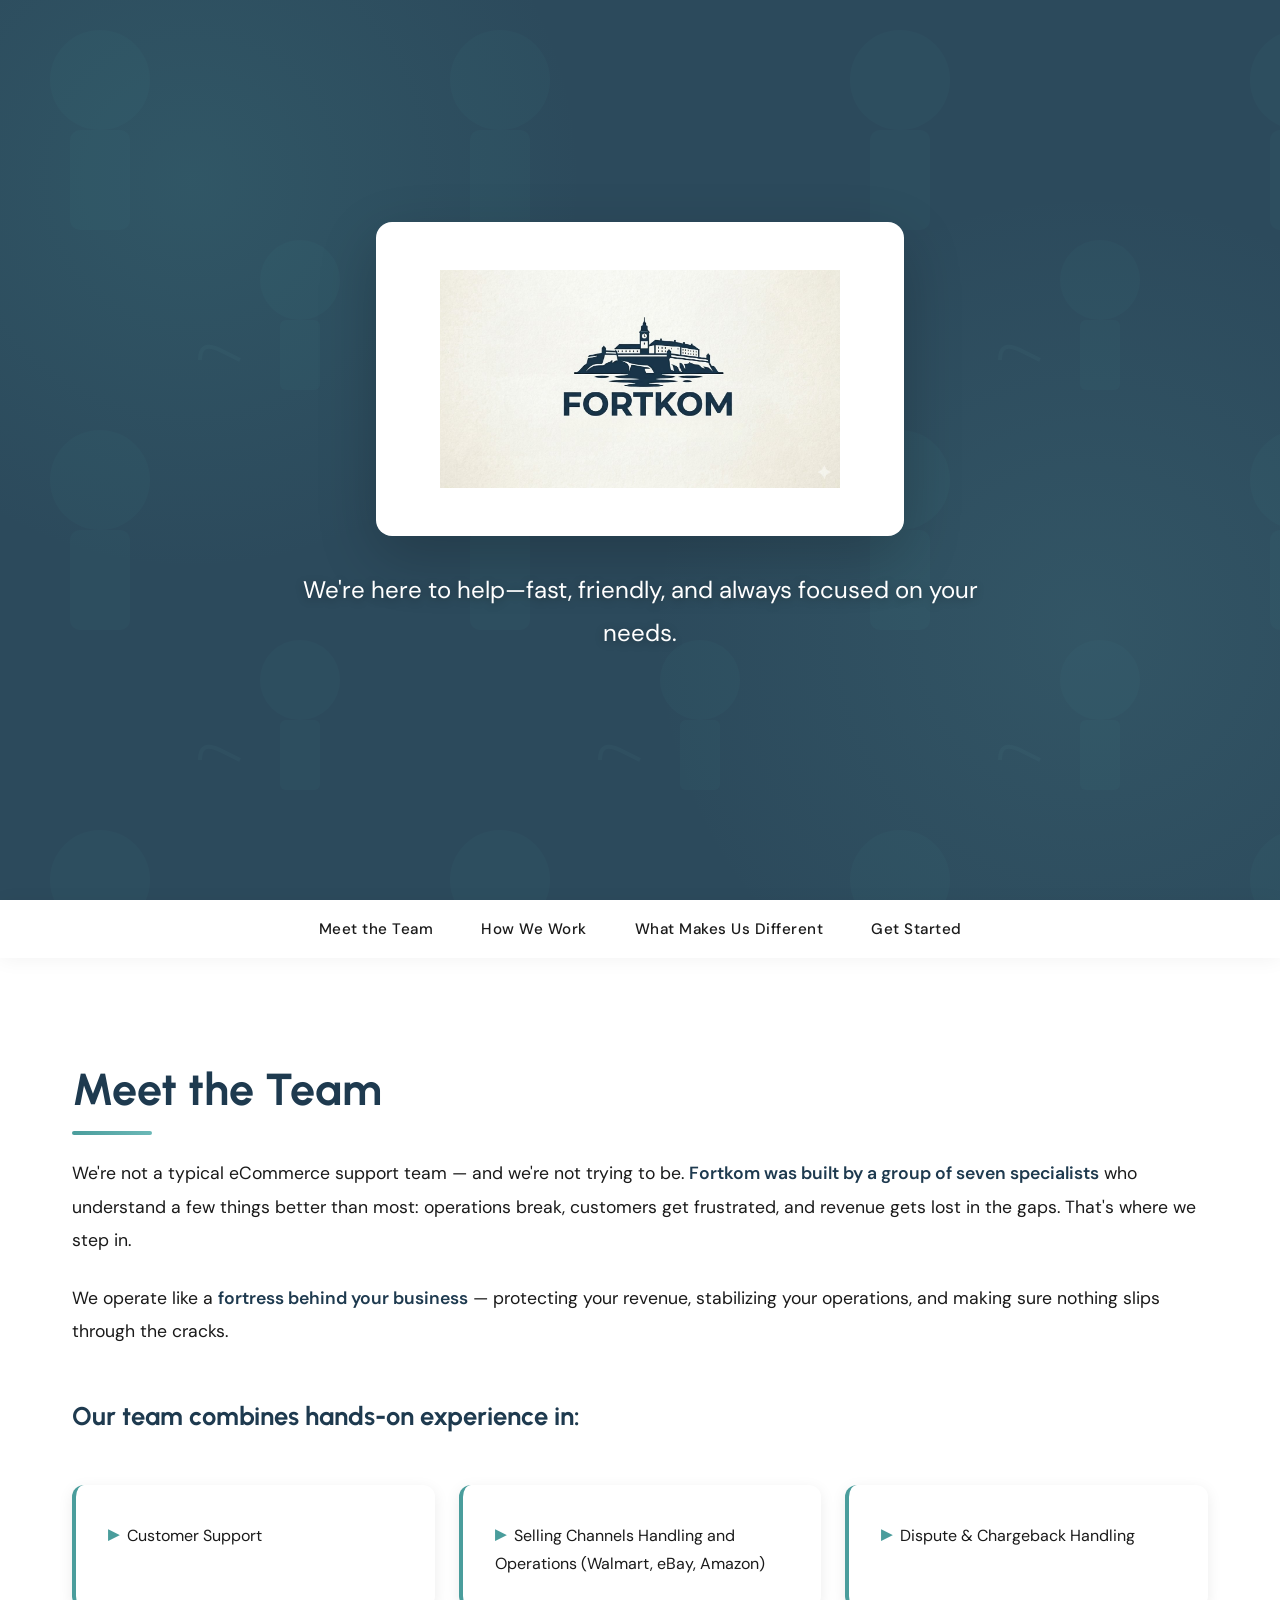
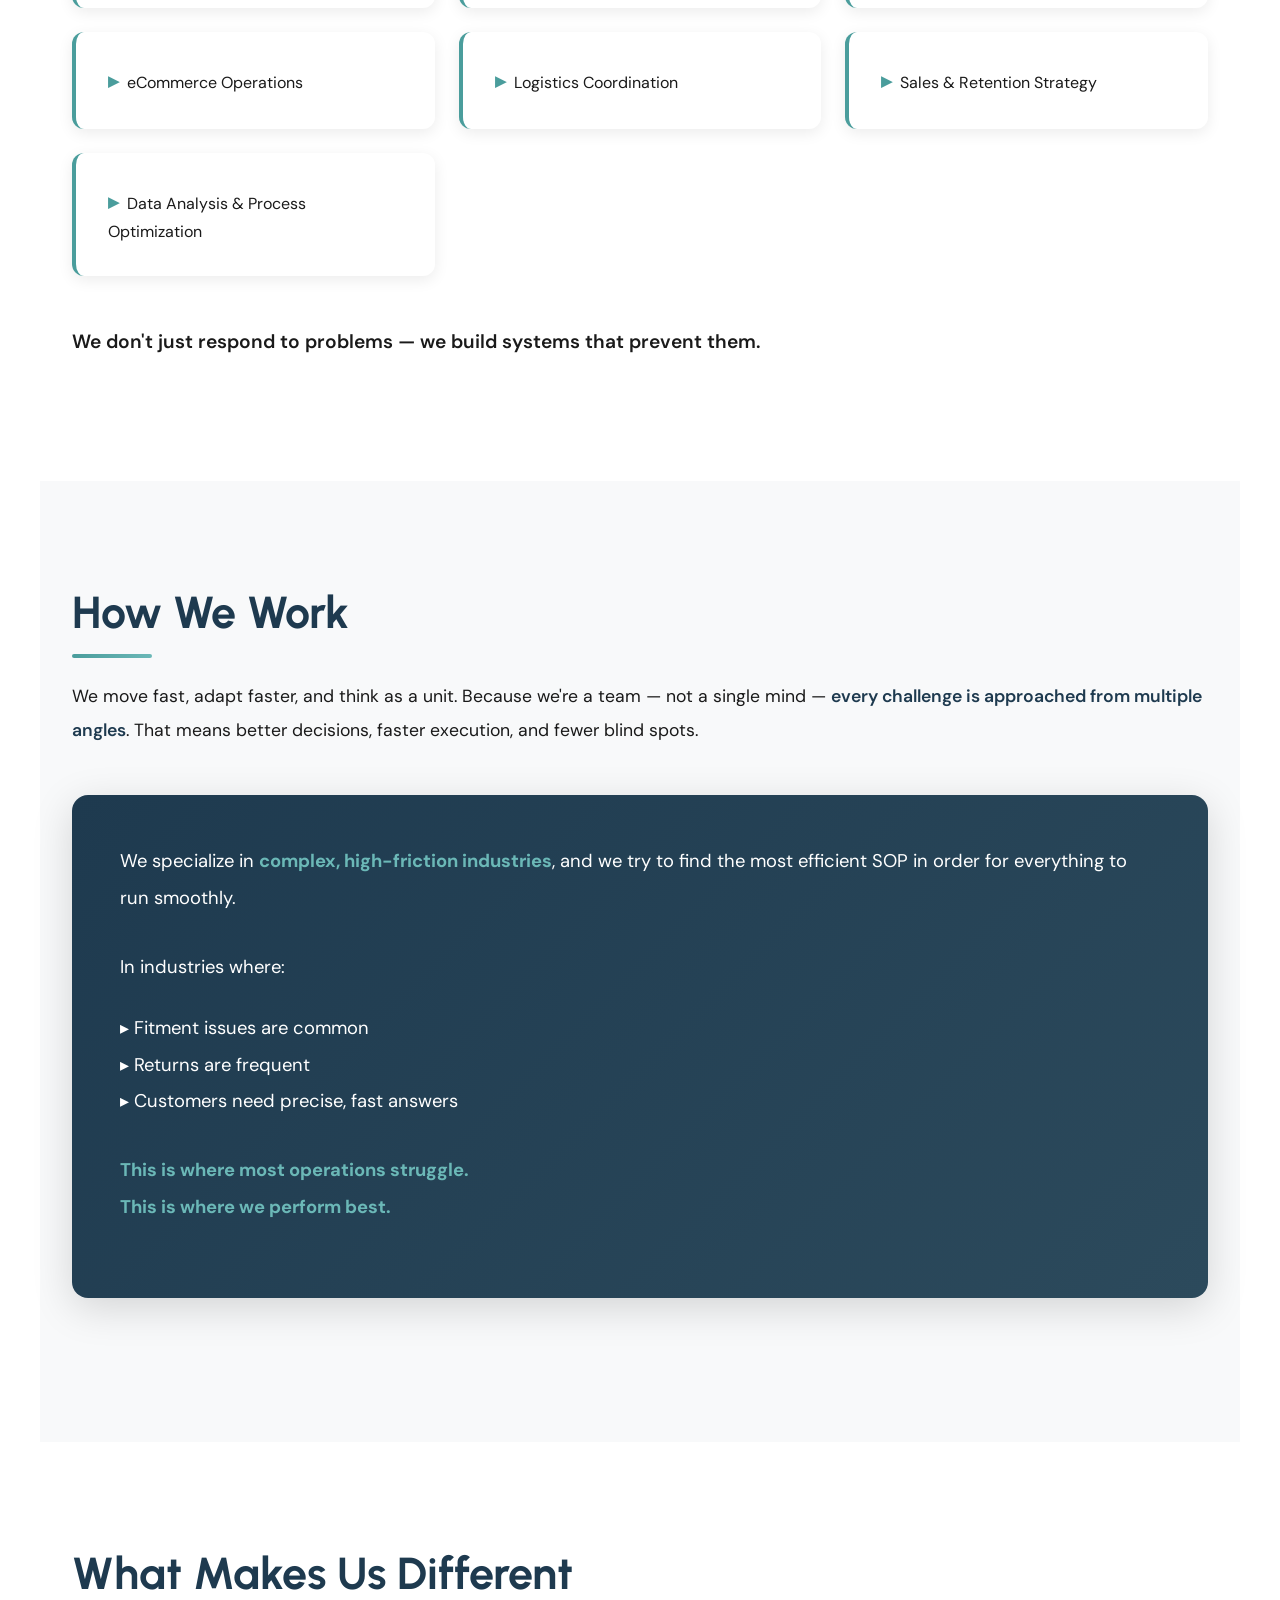
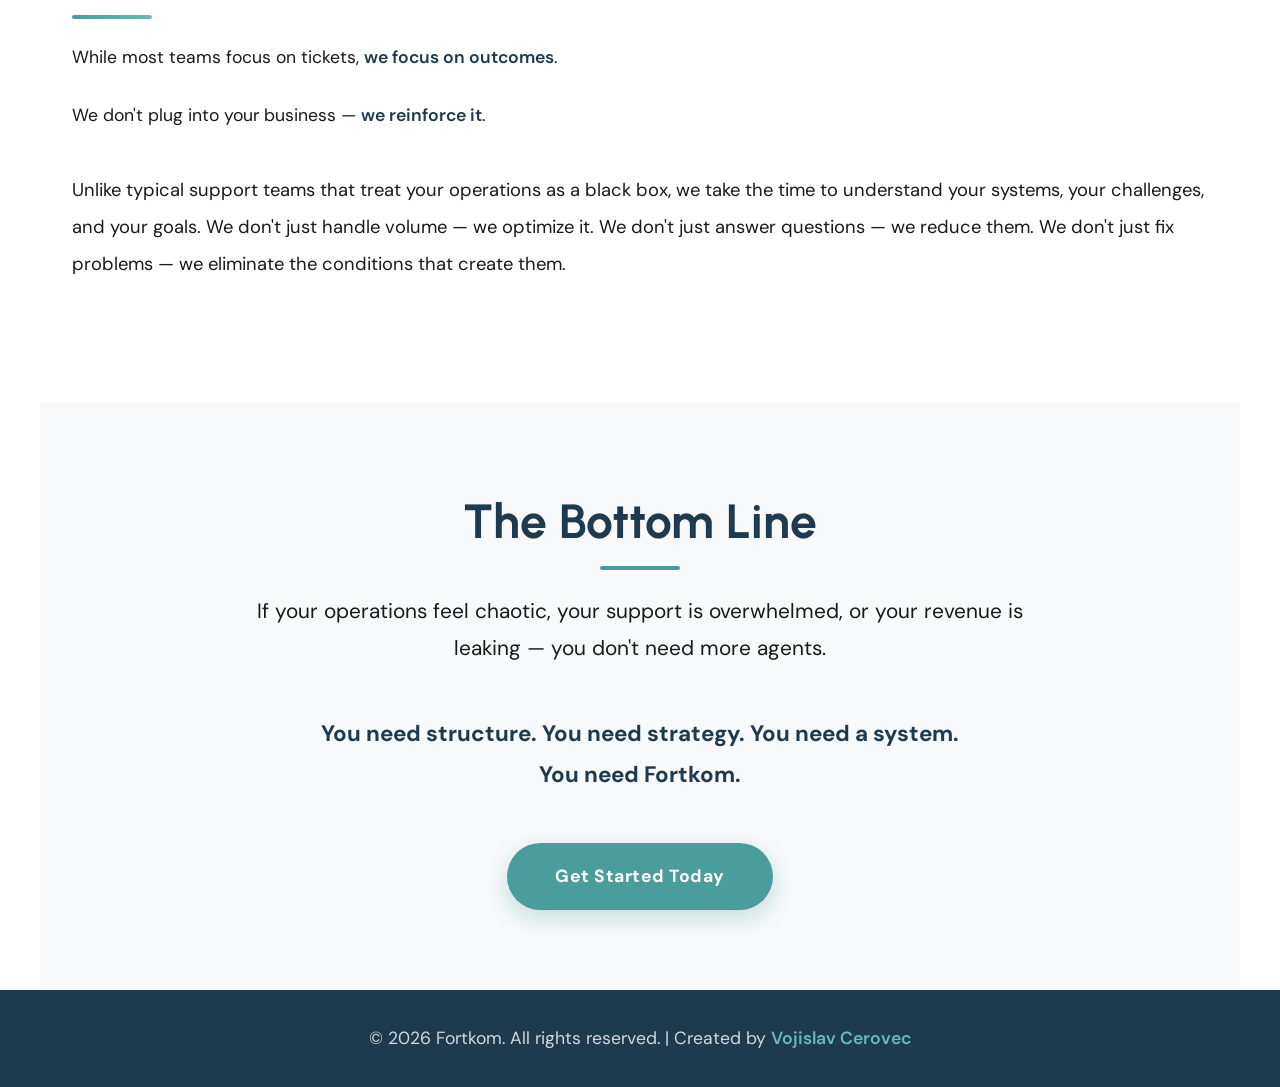
==== index.html @ ead8042b "Rename fortkom-website.html to index.html" ====
<!DOCTYPE html>
<html lang="en">
<head>
    <meta charset="UTF-8">
    <meta name="viewport" content="width=device-width, initial-scale=1.0">
    <title>Fortkom - Customer Support Outsourcing</title>
    <link rel="preconnect" href="https://fonts.googleapis.com">
    <link rel="preconnect" href="https://fonts.gstatic.com" crossorigin>
    <link href="https://fonts.googleapis.com/css2?family=DM+Sans:wght@400;500;700&family=Urbanist:wght@600;700;800&display=swap" rel="stylesheet">
    <style>
        * {
            margin: 0;
            padding: 0;
            box-sizing: border-box;
        }

        :root {
            --primary-dark: #1e3a4f;
            --primary-medium: #2C4A5C;
            --accent-teal: #4a9d9c;
            --accent-light: #6bb8b7;
            --bg-light: #f8f9fa;
            --text-dark: #1a1a1a;
            --text-light: #ffffff;
            --text-muted: #6c757d;
        }

        body {
            font-family: 'DM Sans', sans-serif;
            color: var(--text-dark);
            line-height: 1.6;
            overflow-x: hidden;
        }

        /* Hero Section with Pattern Background */
        .hero {
            background: var(--primary-medium);
            min-height: 100vh;
            display: flex;
            flex-direction: column;
            position: relative;
            overflow: hidden;
        }

        .hero::before {
            content: '';
            position: absolute;
            top: 0;
            left: 0;
            right: 0;
            bottom: 0;
            background-image: 
                radial-gradient(circle at 15% 20%, rgba(74, 157, 156, 0.15) 0%, transparent 30%),
                radial-gradient(circle at 85% 70%, rgba(107, 184, 183, 0.1) 0%, transparent 35%);
            pointer-events: none;
        }

        /* Illustrated People Pattern */
        .pattern-bg {
            position: absolute;
            top: 0;
            left: 0;
            right: 0;
            bottom: 0;
            opacity: 0.08;
            background-image: 
                url("data:image/svg+xml,%3Csvg width='200' height='200' xmlns='http://www.w3.org/2000/svg'%3E%3Cg fill='%234a9d9c' opacity='0.6'%3E%3Ccircle cx='50' cy='40' r='25'/%3E%3Crect x='35' y='65' width='30' height='50' rx='5'/%3E%3Ccircle cx='150' cy='140' r='20'/%3E%3Crect x='140' y='160' width='20' height='35' rx='3'/%3E%3Cpath d='M 100 180 Q 100 170 110 175 T 120 180' fill='none' stroke='%236bb8b7' stroke-width='2'/%3E%3C/g%3E%3C/svg%3E");
            background-size: 400px 400px;
            animation: patternMove 60s linear infinite;
        }

        @keyframes patternMove {
            0% { background-position: 0 0; }
            100% { background-position: 400px 400px; }
        }

        /* Navigation */
        nav {
            background: rgba(255, 255, 255, 0.98);
            padding: 1rem 2rem;
            position: sticky;
            top: 0;
            z-index: 100;
            backdrop-filter: blur(10px);
            box-shadow: 0 2px 20px rgba(0, 0, 0, 0.05);
            animation: navSlideDown 0.6s ease-out;
        }

        @keyframes navSlideDown {
            from {
                transform: translateY(-100%);
                opacity: 0;
            }
            to {
                transform: translateY(0);
                opacity: 1;
            }
        }

        nav ul {
            list-style: none;
            display: flex;
            justify-content: center;
            gap: 3rem;
            flex-wrap: wrap;
        }

        nav a {
            text-decoration: none;
            color: var(--text-dark);
            font-weight: 500;
            font-size: 0.95rem;
            letter-spacing: 0.5px;
            position: relative;
            padding: 0.5rem 0;
            transition: color 0.3s ease;
        }

        nav a::after {
            content: '';
            position: absolute;
            bottom: 0;
            left: 0;
            width: 0;
            height: 2px;
            background: var(--accent-teal);
            transition: width 0.3s ease;
        }

        nav a:hover {
            color: var(--accent-teal);
        }

        nav a:hover::after {
            width: 100%;
        }

        /* Hero Content */
        .hero-content {
            flex: 1;
            display: flex;
            flex-direction: column;
            align-items: center;
            justify-content: center;
            padding: 4rem 2rem;
            position: relative;
            z-index: 2;
        }

        .logo-container {
            background: white;
            padding: 3rem 4rem;
            border-radius: 16px;
            box-shadow: 0 20px 60px rgba(0, 0, 0, 0.2);
            margin-bottom: 2rem;
            animation: logoFloat 0.8s ease-out;
        }

        @keyframes logoFloat {
            from {
                transform: translateY(-30px);
                opacity: 0;
            }
            to {
                transform: translateY(0);
                opacity: 1;
            }
        }

        .logo {
            text-align: center;
        }

        .logo img {
            max-width: 400px;
            width: 100%;
            height: auto;
            display: block;
            margin: 0 auto;
        }

        .tagline {
            color: var(--text-light);
            font-size: 1.5rem;
            text-align: center;
            max-width: 700px;
            font-weight: 400;
            line-height: 1.8;
            animation: fadeInUp 0.8s ease-out 0.3s both;
            text-shadow: 0 2px 10px rgba(0, 0, 0, 0.3);
        }

        @keyframes fadeInUp {
            from {
                transform: translateY(20px);
                opacity: 0;
            }
            to {
                transform: translateY(0);
                opacity: 1;
            }
        }

        /* Section Styling */
        section {
            padding: 6rem 2rem;
            max-width: 1200px;
            margin: 0 auto;
        }

        section:nth-child(even) {
            background: var(--bg-light);
        }

        h2 {
            font-family: 'Urbanist', sans-serif;
            font-size: 2.8rem;
            font-weight: 700;
            color: var(--primary-dark);
            margin-bottom: 2rem;
            position: relative;
            display: inline-block;
        }

        h2::after {
            content: '';
            position: absolute;
            bottom: -10px;
            left: 0;
            width: 80px;
            height: 4px;
            background: linear-gradient(90deg, var(--accent-teal), var(--accent-light));
            border-radius: 2px;
        }

        h3 {
            font-family: 'Urbanist', sans-serif;
            font-size: 1.6rem;
            font-weight: 700;
            color: var(--primary-dark);
            margin-bottom: 1.5rem;
            margin-top: 3rem;
        }

        p {
            font-size: 1.1rem;
            line-height: 1.9;
            color: var(--text-dark);
            margin-bottom: 1.5rem;
        }

        .emphasis {
            font-weight: 600;
            color: var(--primary-dark);
        }

        /* Expertise Grid */
        .expertise-grid {
            display: grid;
            grid-template-columns: repeat(auto-fit, minmax(280px, 1fr));
            gap: 1.5rem;
            margin: 3rem 0;
        }

        .expertise-item {
            background: white;
            padding: 2rem;
            border-radius: 12px;
            border-left: 4px solid var(--accent-teal);
            box-shadow: 0 4px 15px rgba(0, 0, 0, 0.08);
            transition: transform 0.3s ease, box-shadow 0.3s ease;
        }

        .expertise-item:hover {
            transform: translateY(-5px);
            box-shadow: 0 8px 25px rgba(0, 0, 0, 0.12);
        }

        .expertise-item::before {
            content: '▸';
            color: var(--accent-teal);
            font-weight: bold;
            margin-right: 0.5rem;
            font-size: 1.3rem;
        }

        /* Key Points */
        .key-points {
            background: linear-gradient(135deg, var(--primary-dark) 0%, var(--primary-medium) 100%);
            padding: 3rem;
            border-radius: 16px;
            color: white;
            margin: 3rem 0;
            box-shadow: 0 10px 40px rgba(0, 0, 0, 0.15);
        }

        .key-points p {
            color: white;
            font-size: 1.15rem;
            line-height: 2;
        }

        .key-points .emphasis {
            color: var(--accent-light);
            font-weight: 700;
        }

        /* Bottom Line / CTA */
        .cta-section {
            background: var(--bg-light);
            color: var(--text-dark);
            text-align: center;
            padding: 5rem 2rem;
        }

        .cta-section h2 {
            color: var(--primary-dark);
            font-size: 3rem;
            margin-bottom: 2rem;
        }

        .cta-section h2::after {
            background: var(--accent-teal);
            left: 50%;
            transform: translateX(-50%);
        }

        .cta-section p {
            color: var(--text-dark);
            font-size: 1.3rem;
            max-width: 800px;
            margin: 0 auto 3rem;
            line-height: 1.8;
        }

        .cta-button {
            display: inline-block;
            padding: 1.2rem 3rem;
            background: var(--accent-teal);
            color: white;
            text-decoration: none;
            font-weight: 700;
            font-size: 1.1rem;
            border-radius: 50px;
            transition: all 0.3s ease;
            box-shadow: 0 8px 25px rgba(74, 157, 156, 0.3);
            letter-spacing: 0.5px;
        }

        .cta-button:hover {
            background: var(--accent-light);
            transform: translateY(-3px);
            box-shadow: 0 12px 35px rgba(74, 157, 156, 0.4);
        }

        /* Scroll Animation */
        .fade-in {
            opacity: 0;
            transform: translateY(30px);
            animation: fadeInScroll 0.8s ease-out forwards;
        }

        @keyframes fadeInScroll {
            to {
                opacity: 1;
                transform: translateY(0);
            }
        }

        /* Footer */
        footer {
            background: var(--primary-dark);
            color: rgba(255, 255, 255, 0.8);
            text-align: center;
            padding: 2rem;
            font-size: 0.95rem;
        }

        footer p {
            margin: 0;
            color: rgba(255, 255, 255, 0.8);
        }

        footer a {
            color: var(--accent-light);
            text-decoration: none;
            font-weight: 600;
            transition: color 0.3s ease;
        }

        footer a:hover {
            color: white;
        }

        /* Responsive */
        @media (max-width: 768px) {
            .logo img {
                max-width: 280px;
            }

            .tagline {
                font-size: 1.2rem;
            }

            h2 {
                font-size: 2.2rem;
            }

            nav ul {
                gap: 1.5rem;
            }

            section {
                padding: 4rem 1.5rem;
            }

            .expertise-grid {
                grid-template-columns: 1fr;
            }
        }
    </style>
</head>
<body>
    <div class="hero">
        <div class="pattern-bg"></div>
        <div class="hero-content">
            <div class="logo-container">
                <div class="logo">
                    <img src="fortkom-logo.png" alt="Fortkom Logo">
                </div>
            </div>
            <p class="tagline">We're here to help—fast, friendly, and always focused on your needs.</p>
        </div>
    </div>

    <nav>
        <ul>
            <li><a href="#team">Meet the Team</a></li>
            <li><a href="#how-we-work">How We Work</a></li>
            <li><a href="#difference">What Makes Us Different</a></li>
            <li><a href="#contact">Get Started</a></li>
        </ul>
    </nav>

    <section id="team" class="fade-in">
        <h2>Meet the Team</h2>
        <p>We're not a typical eCommerce support team — and we're not trying to be. <span class="emphasis">Fortkom was built by a group of seven specialists</span> who understand a few things better than most: operations break, customers get frustrated, and revenue gets lost in the gaps. That's where we step in.</p>
        
        <p>We operate like a <span class="emphasis">fortress behind your business</span> — protecting your revenue, stabilizing your operations, and making sure nothing slips through the cracks.</p>

        <h3>Our team combines hands-on experience in:</h3>
        <div class="expertise-grid">
            <div class="expertise-item">Customer Support</div>
            <div class="expertise-item">Selling Channels Handling and Operations (Walmart, eBay, Amazon)</div>
            <div class="expertise-item">Dispute & Chargeback Handling</div>
            <div class="expertise-item">eCommerce Operations</div>
            <div class="expertise-item">Logistics Coordination</div>
            <div class="expertise-item">Sales & Retention Strategy</div>
            <div class="expertise-item">Data Analysis & Process Optimization</div>
        </div>

        <p style="margin-top: 2rem; font-size: 1.2rem; font-weight: 600;">We don't just respond to problems — we build systems that prevent them.</p>
    </section>

    <section id="how-we-work" class="fade-in">
        <h2>How We Work</h2>
        <p>We move fast, adapt faster, and think as a unit. Because we're a team — not a single mind — <span class="emphasis">every challenge is approached from multiple angles</span>. That means better decisions, faster execution, and fewer blind spots.</p>

        <div class="key-points">
            <p>We specialize in <span class="emphasis">complex, high-friction industries</span>, and we try to find the most efficient SOP in order for everything to run smoothly.</p>
            
            <p style="margin-top: 2rem;">In industries where:</p>
            <p>▸ Fitment issues are common<br>
               ▸ Returns are frequent<br>
               ▸ Customers need precise, fast answers</p>
            
            <p style="margin-top: 2rem;"><span class="emphasis">This is where most operations struggle.<br>This is where we perform best.</span></p>
        </div>
    </section>

    <section id="difference" class="fade-in">
        <h2>What Makes Us Different</h2>
        <p>While most teams focus on tickets, <span class="emphasis">we focus on outcomes</span>.</p>
        
        <p>We don't plug into your business — <span class="emphasis">we reinforce it</span>.</p>

        <p style="margin-top: 2.5rem; font-size: 1.15rem; line-height: 2;">Unlike typical support teams that treat your operations as a black box, we take the time to understand your systems, your challenges, and your goals. We don't just handle volume — we optimize it. We don't just answer questions — we reduce them. We don't just fix problems — we eliminate the conditions that create them.</p>
    </section>

    <section id="contact" class="cta-section">
        <h2>The Bottom Line</h2>
        <p>If your operations feel chaotic, your support is overwhelmed, or your revenue is leaking — you don't need more agents.</p>
        <p style="font-size: 1.4rem; font-weight: 700; color: var(--primary-dark);">You need structure. You need strategy. You need a system.<br>You need Fortkom.</p>
        <a href="#" class="cta-button">Get Started Today</a>
    </section>

    <footer>
        <p>© 2026 Fortkom. All rights reserved. | Created by <a href="#">Vojislav Cerovec</a></p>
    </footer>

    <script>
        // Scroll Animation Observer
        const observerOptions = {
            threshold: 0.1,
            rootMargin: '0px 0px -100px 0px'
        };

        const observer = new IntersectionObserver((entries) => {
            entries.forEach(entry => {
                if (entry.isIntersecting) {
                    entry.target.style.animationPlayState = 'running';
                }
            });
        }, observerOptions);

        document.querySelectorAll('.fade-in').forEach(el => {
            el.style.animationPlayState = 'paused';
            observer.observe(el);
        });

        // Smooth Scrolling
        document.querySelectorAll('a[href^="#"]').forEach(anchor => {
            anchor.addEventListener('click', function (e) {
                e.preventDefault();
                const target = document.querySelector(this.getAttribute('href'));
                if (target) {
                    target.scrollIntoView({
                        behavior: 'smooth',
                        block: 'start'
                    });
                }
            });
        });
    </script>
</body>
</html>
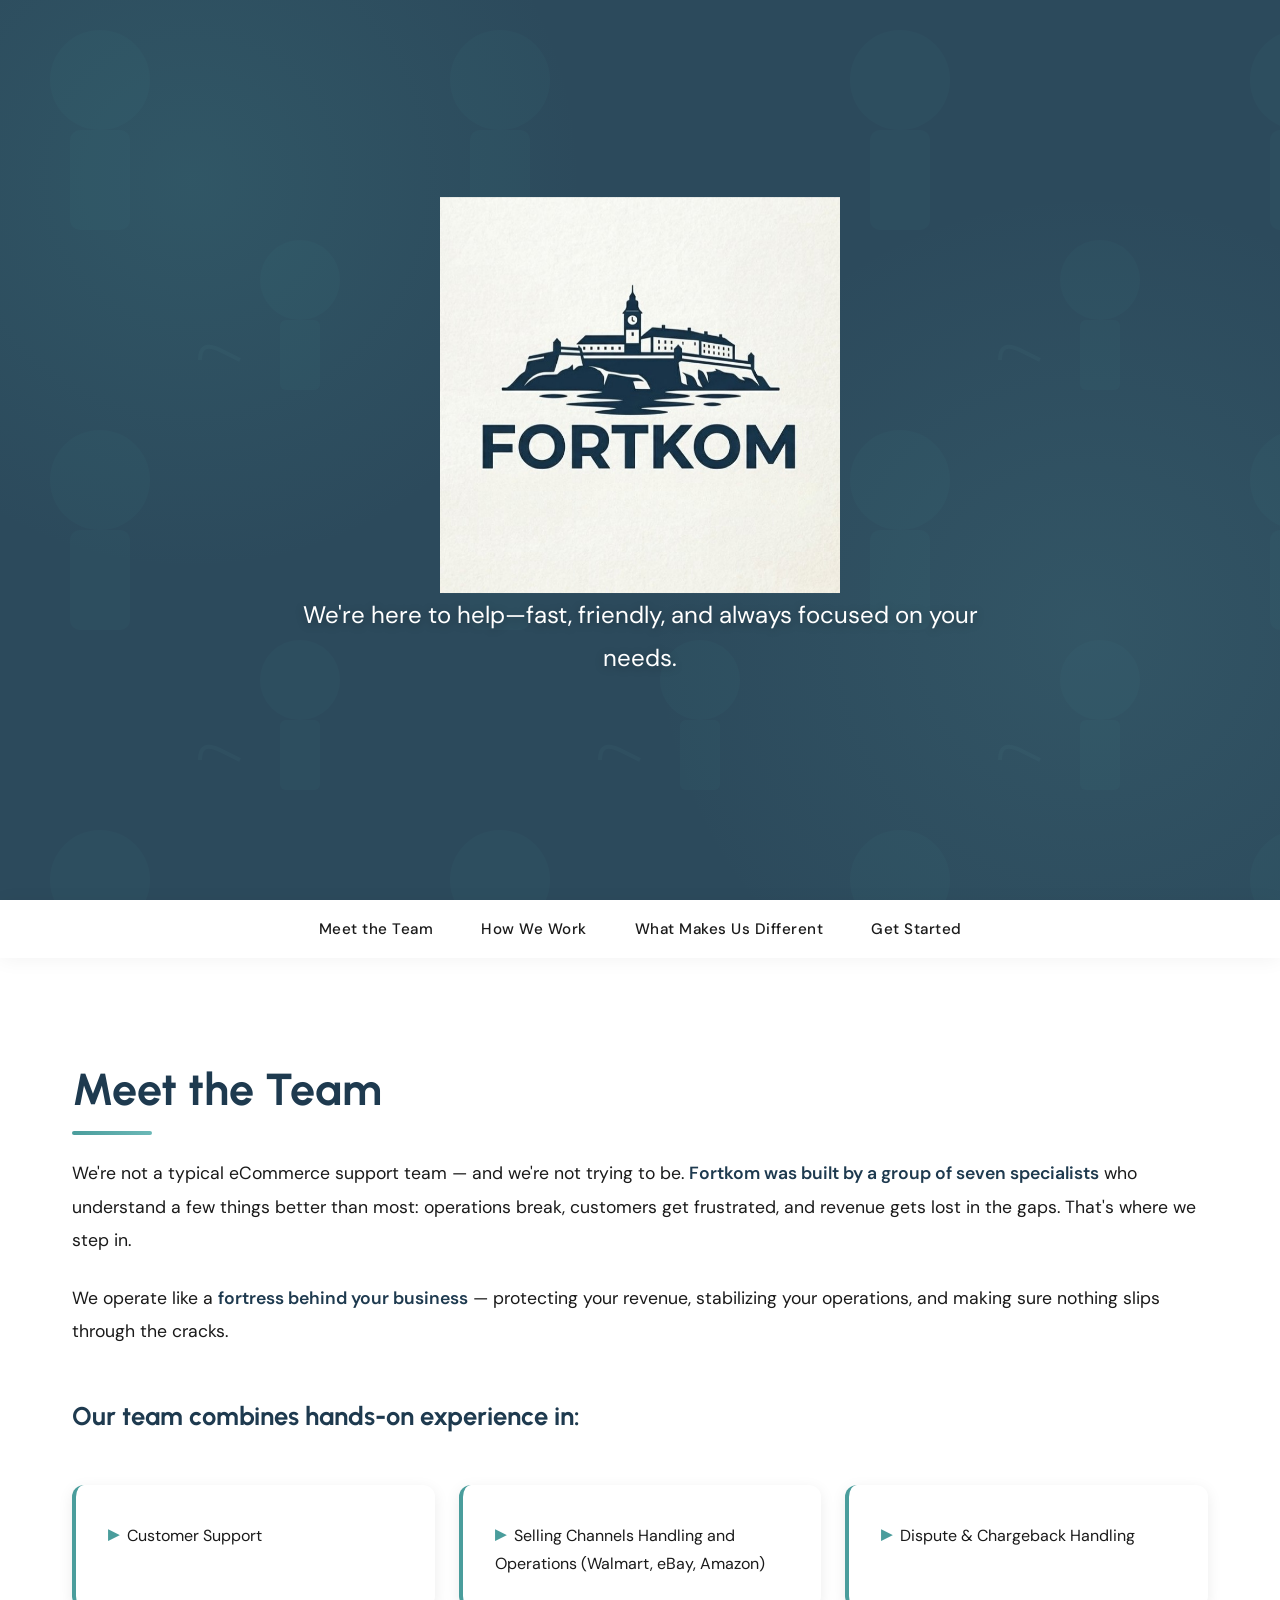
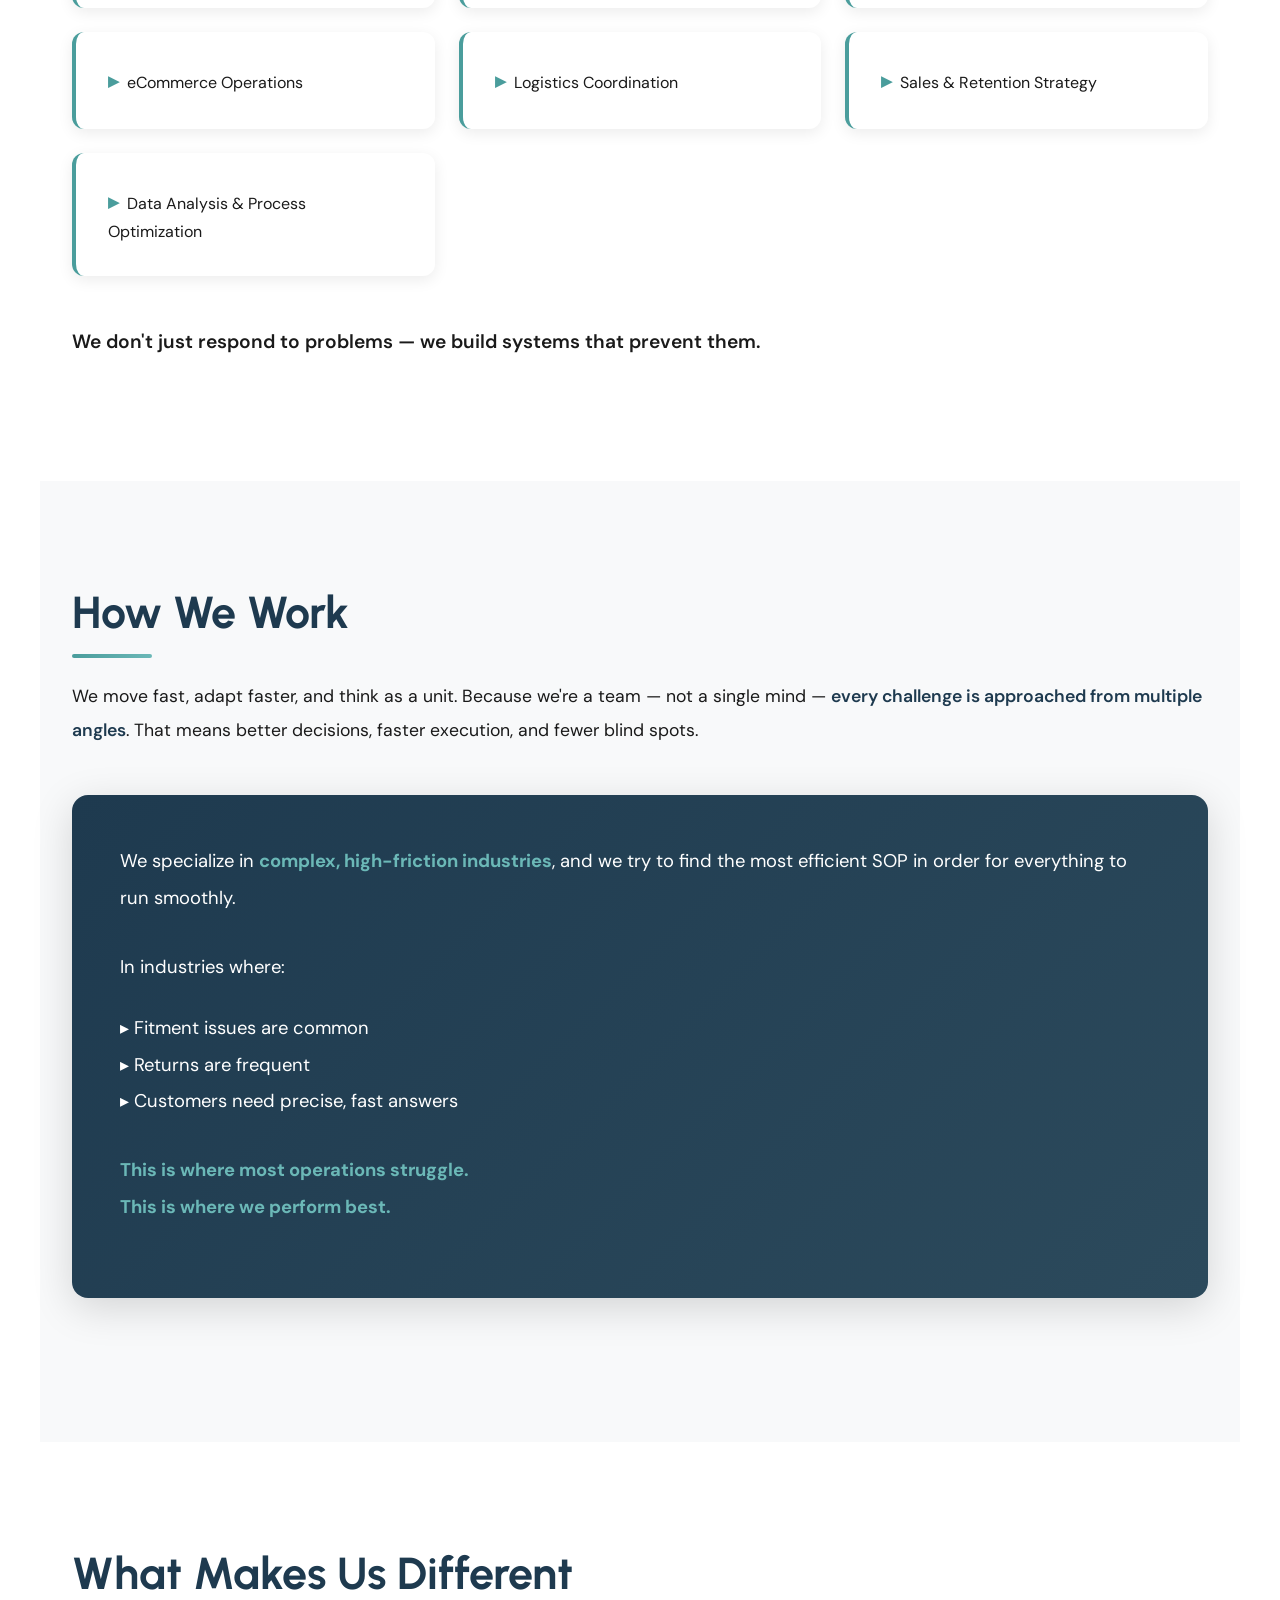
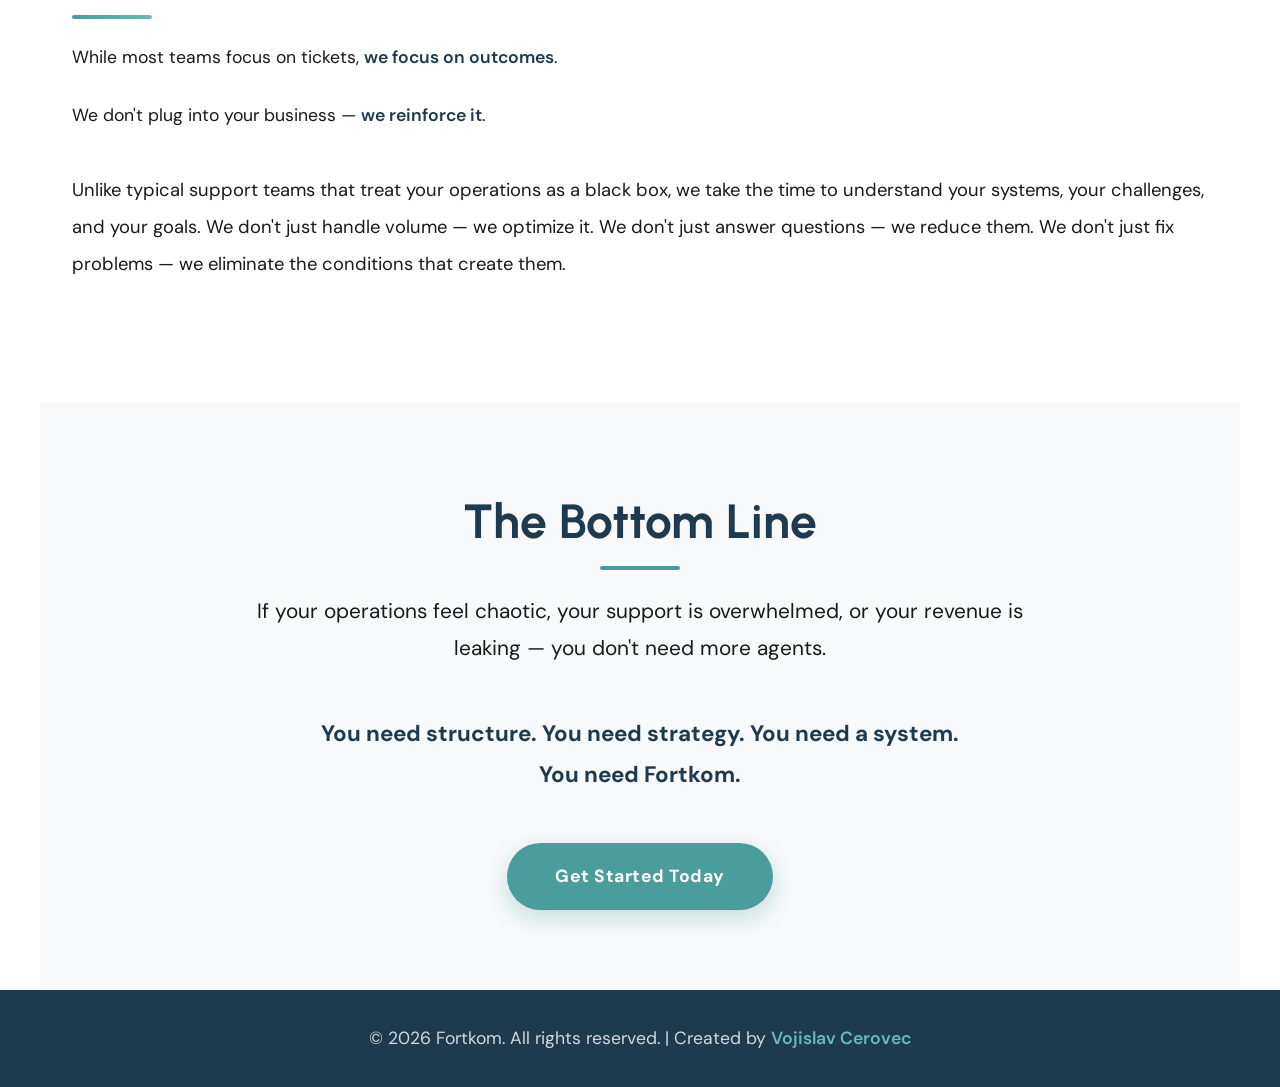
==== commit 20b95338: "Update index.html" ====
--- a/index.html
+++ b/index.html
@@ -424,11 +424,9 @@
     <div class="hero">
         <div class="pattern-bg"></div>
         <div class="hero-content">
-            <div class="logo-container">
                 <div class="logo">
                     <img src="fortkom-logo.png" alt="Fortkom Logo">
                 </div>
-            </div>
             <p class="tagline">We're here to help—fast, friendly, and always focused on your needs.</p>
         </div>
     </div>
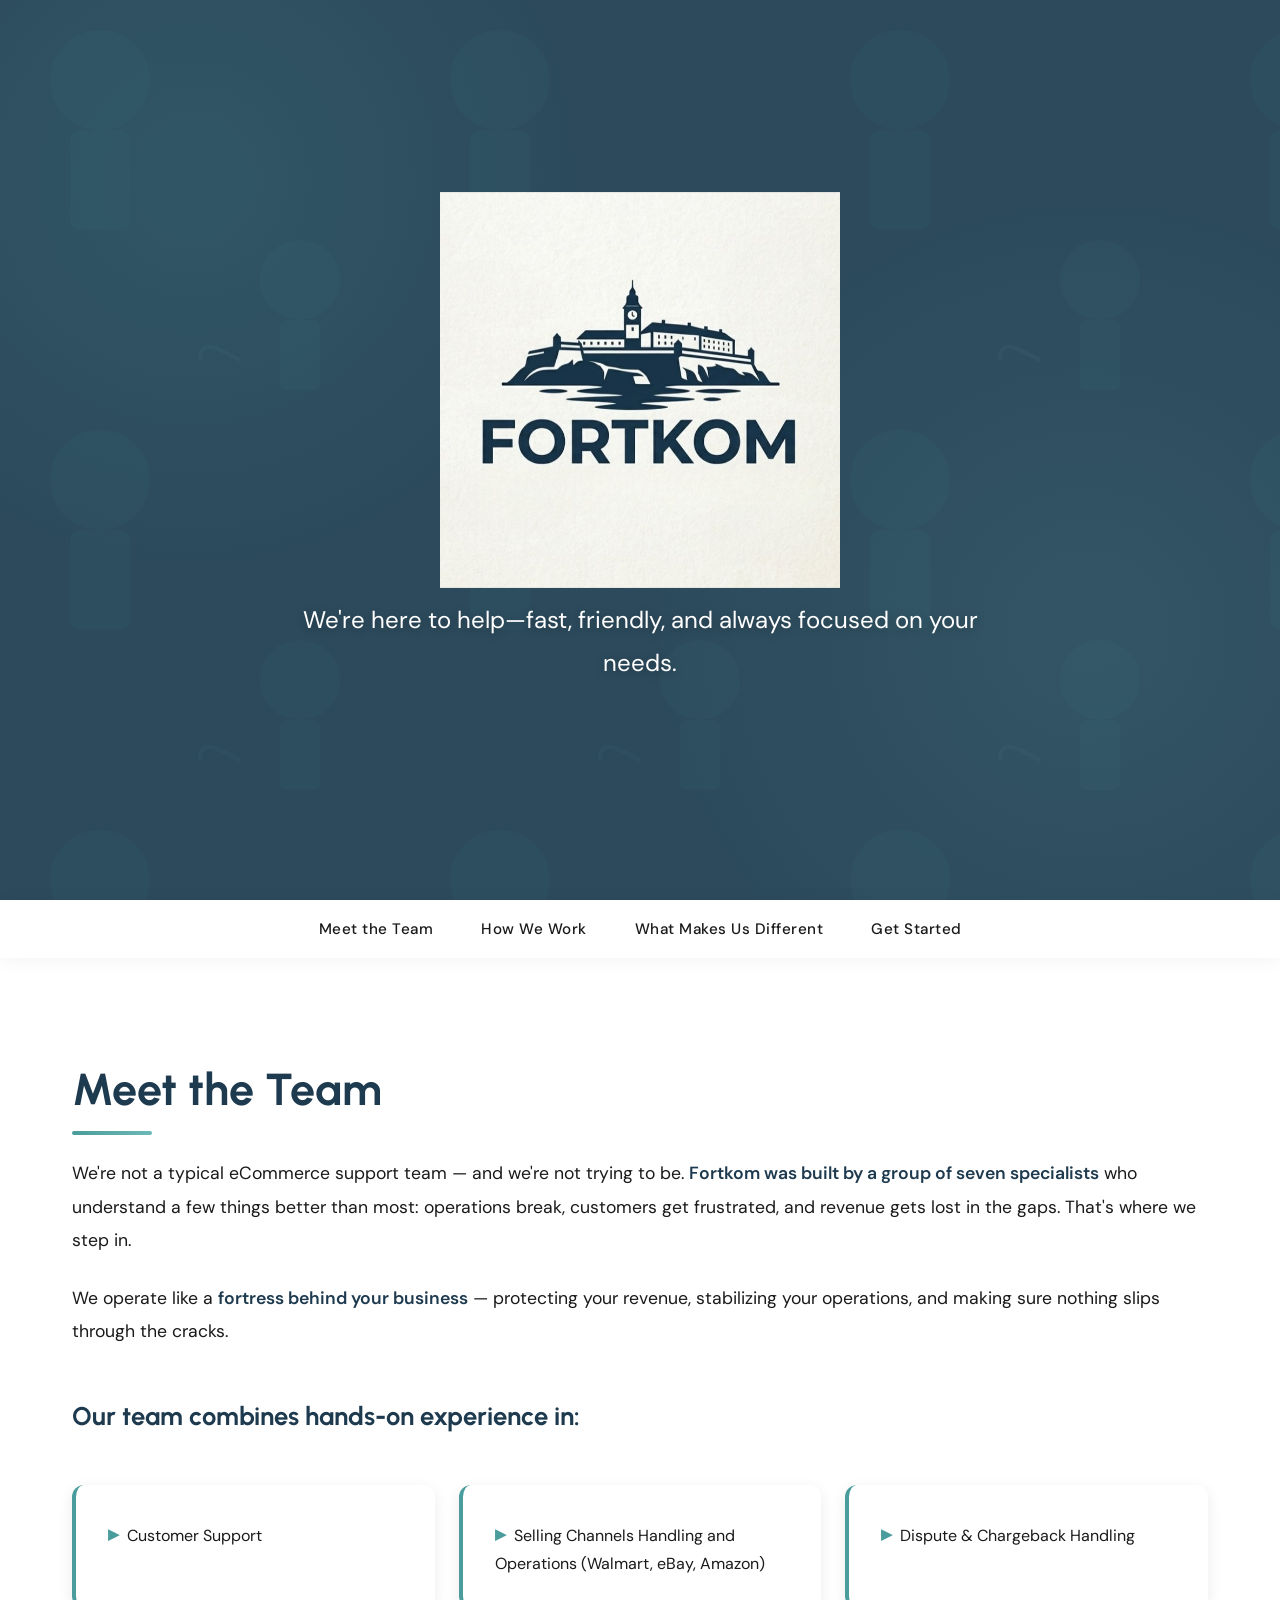
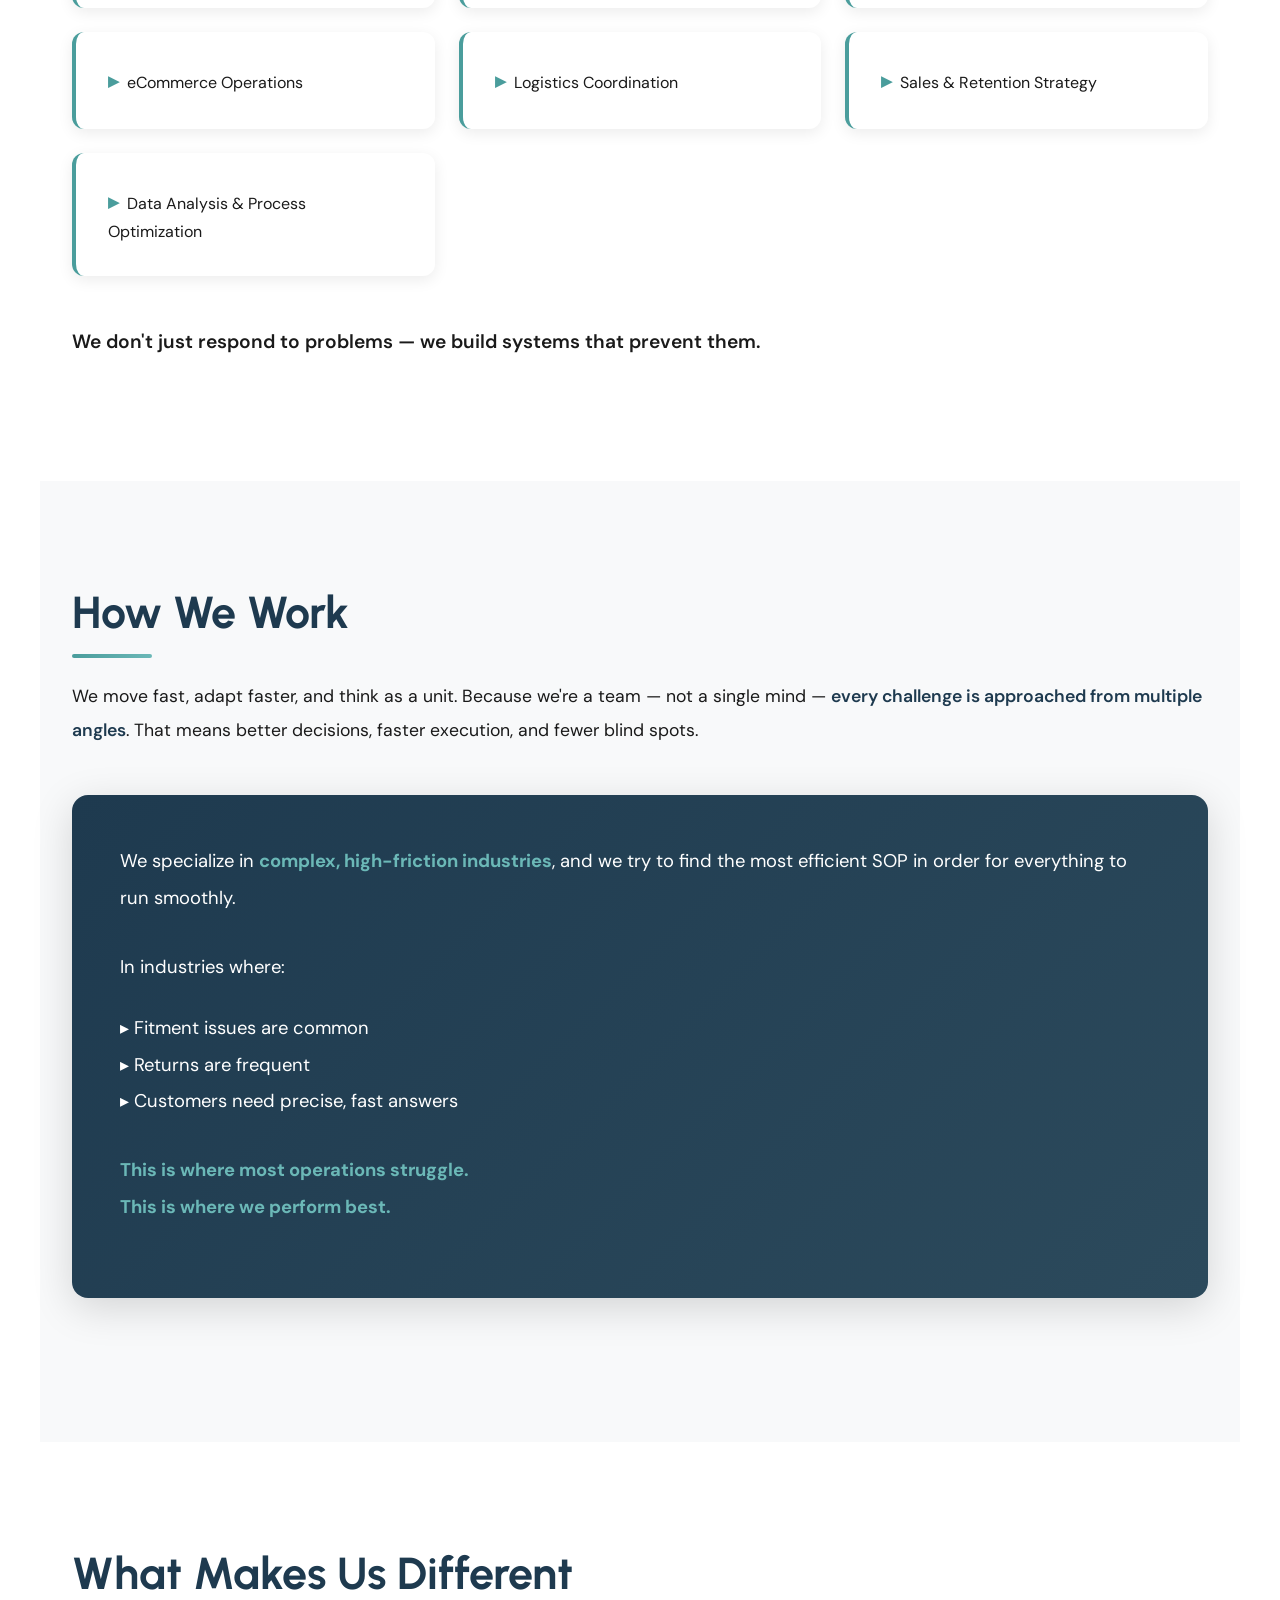
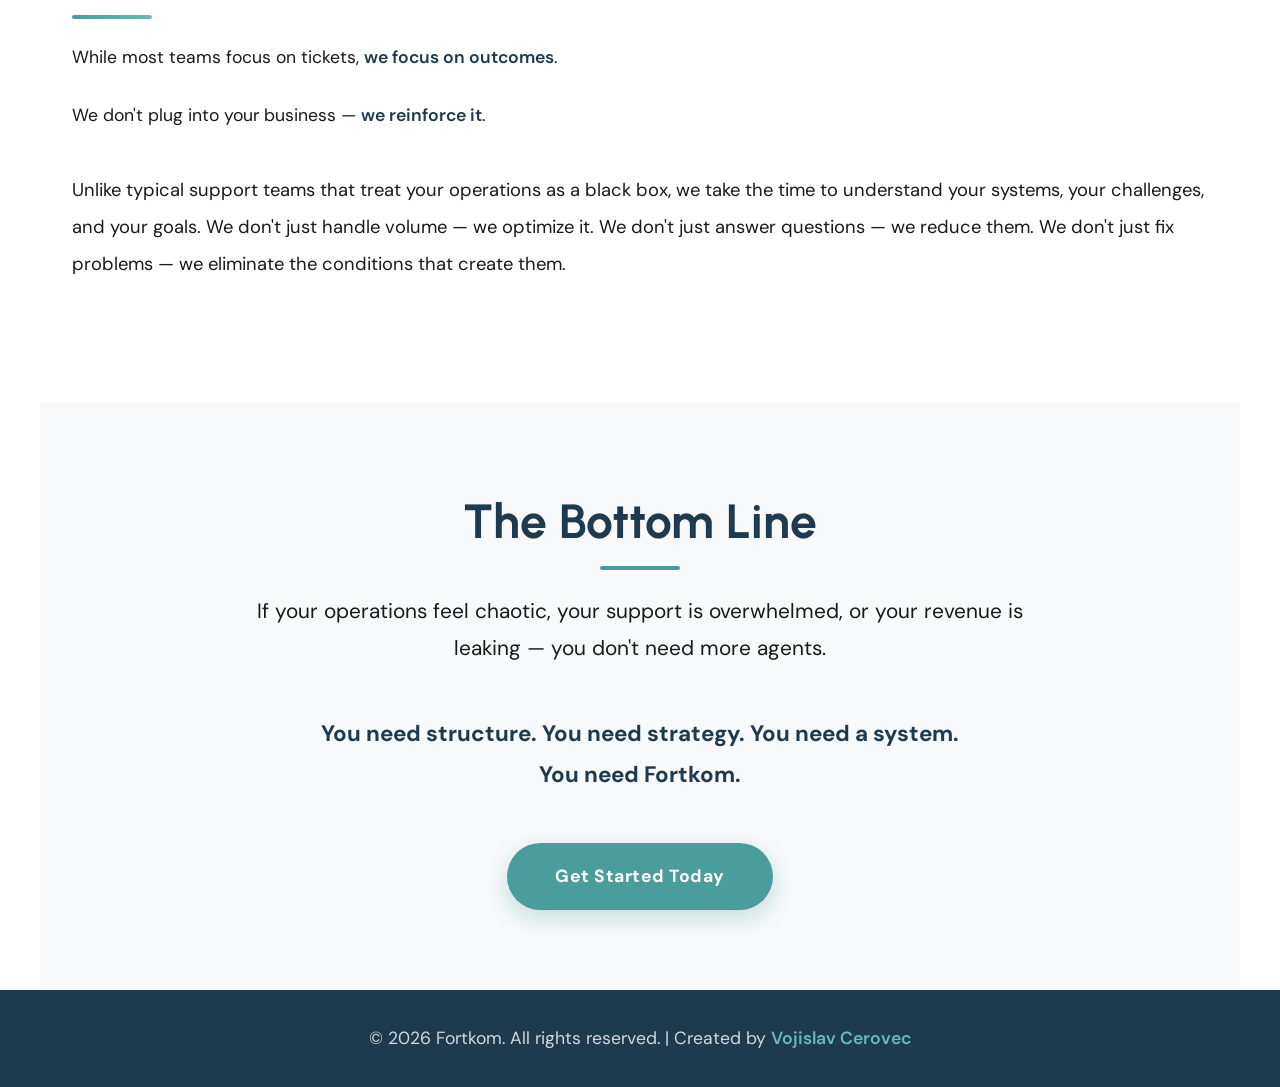
==== commit 956622f3: "Update index.html" ====
--- a/index.html
+++ b/index.html
@@ -135,6 +135,37 @@
             width: 100%;
         }
 
+        /* Hamburger Menu */
+        .hamburger {
+            display: none;
+            flex-direction: column;
+            cursor: pointer;
+            padding: 0.5rem;
+            z-index: 101;
+            position: relative;
+        }
+
+        .hamburger span {
+            width: 28px;
+            height: 3px;
+            background: var(--primary-dark);
+            margin: 3px 0;
+            transition: all 0.3s ease;
+            border-radius: 2px;
+        }
+
+        .hamburger.active span:nth-child(1) {
+            transform: rotate(45deg) translate(8px, 8px);
+        }
+
+        .hamburger.active span:nth-child(2) {
+            opacity: 0;
+        }
+
+        .hamburger.active span:nth-child(3) {
+            transform: rotate(-45deg) translate(7px, -7px);
+        }
+
         /* Hero Content */
         .hero-content {
             flex: 1;
@@ -177,6 +208,7 @@
             height: auto;
             display: block;
             margin: 0 auto;
+            margin-bottom: 10px;
         }
 
         .tagline {
@@ -394,6 +426,40 @@
 
         /* Responsive */
         @media (max-width: 768px) {
+            .hamburger {
+                display: flex;
+            }
+
+            nav {
+                display: flex;
+                justify-content: space-between;
+                align-items: center;
+            }
+
+            nav ul {
+                position: fixed;
+                top: 0;
+                right: -100%;
+                width: 70%;
+                height: 100vh;
+                background: rgba(255, 255, 255, 0.98);
+                backdrop-filter: blur(10px);
+                flex-direction: column;
+                justify-content: center;
+                align-items: center;
+                gap: 2rem;
+                transition: right 0.4s ease;
+                box-shadow: -5px 0 20px rgba(0, 0, 0, 0.1);
+            }
+
+            nav ul.active {
+                right: 0;
+            }
+
+            nav a {
+                font-size: 1.1rem;
+            }
+
             .logo img {
                 max-width: 280px;
             }
@@ -404,10 +470,6 @@
 
             h2 {
                 font-size: 2.2rem;
-            }
-
-            nav ul {
-                gap: 1.5rem;
             }
 
             section {
@@ -432,7 +494,12 @@
     </div>
 
     <nav>
-        <ul>
+        <div class="hamburger" id="hamburger">
+            <span></span>
+            <span></span>
+            <span></span>
+        </div>
+        <ul id="nav-menu">
             <li><a href="#team">Meet the Team</a></li>
             <li><a href="#how-we-work">How We Work</a></li>
             <li><a href="#difference">What Makes Us Different</a></li>
@@ -527,7 +594,27 @@
                         block: 'start'
                     });
                 }
+                // Close mobile menu after clicking a link
+                navMenu.classList.remove('active');
+                hamburger.classList.remove('active');
             });
+        });
+
+        // Hamburger Menu Toggle
+        const hamburger = document.getElementById('hamburger');
+        const navMenu = document.getElementById('nav-menu');
+
+        hamburger.addEventListener('click', () => {
+            hamburger.classList.toggle('active');
+            navMenu.classList.toggle('active');
+        });
+
+        // Close menu when clicking outside
+        document.addEventListener('click', (e) => {
+            if (!hamburger.contains(e.target) && !navMenu.contains(e.target)) {
+                hamburger.classList.remove('active');
+                navMenu.classList.remove('active');
+            }
         });
     </script>
 </body>
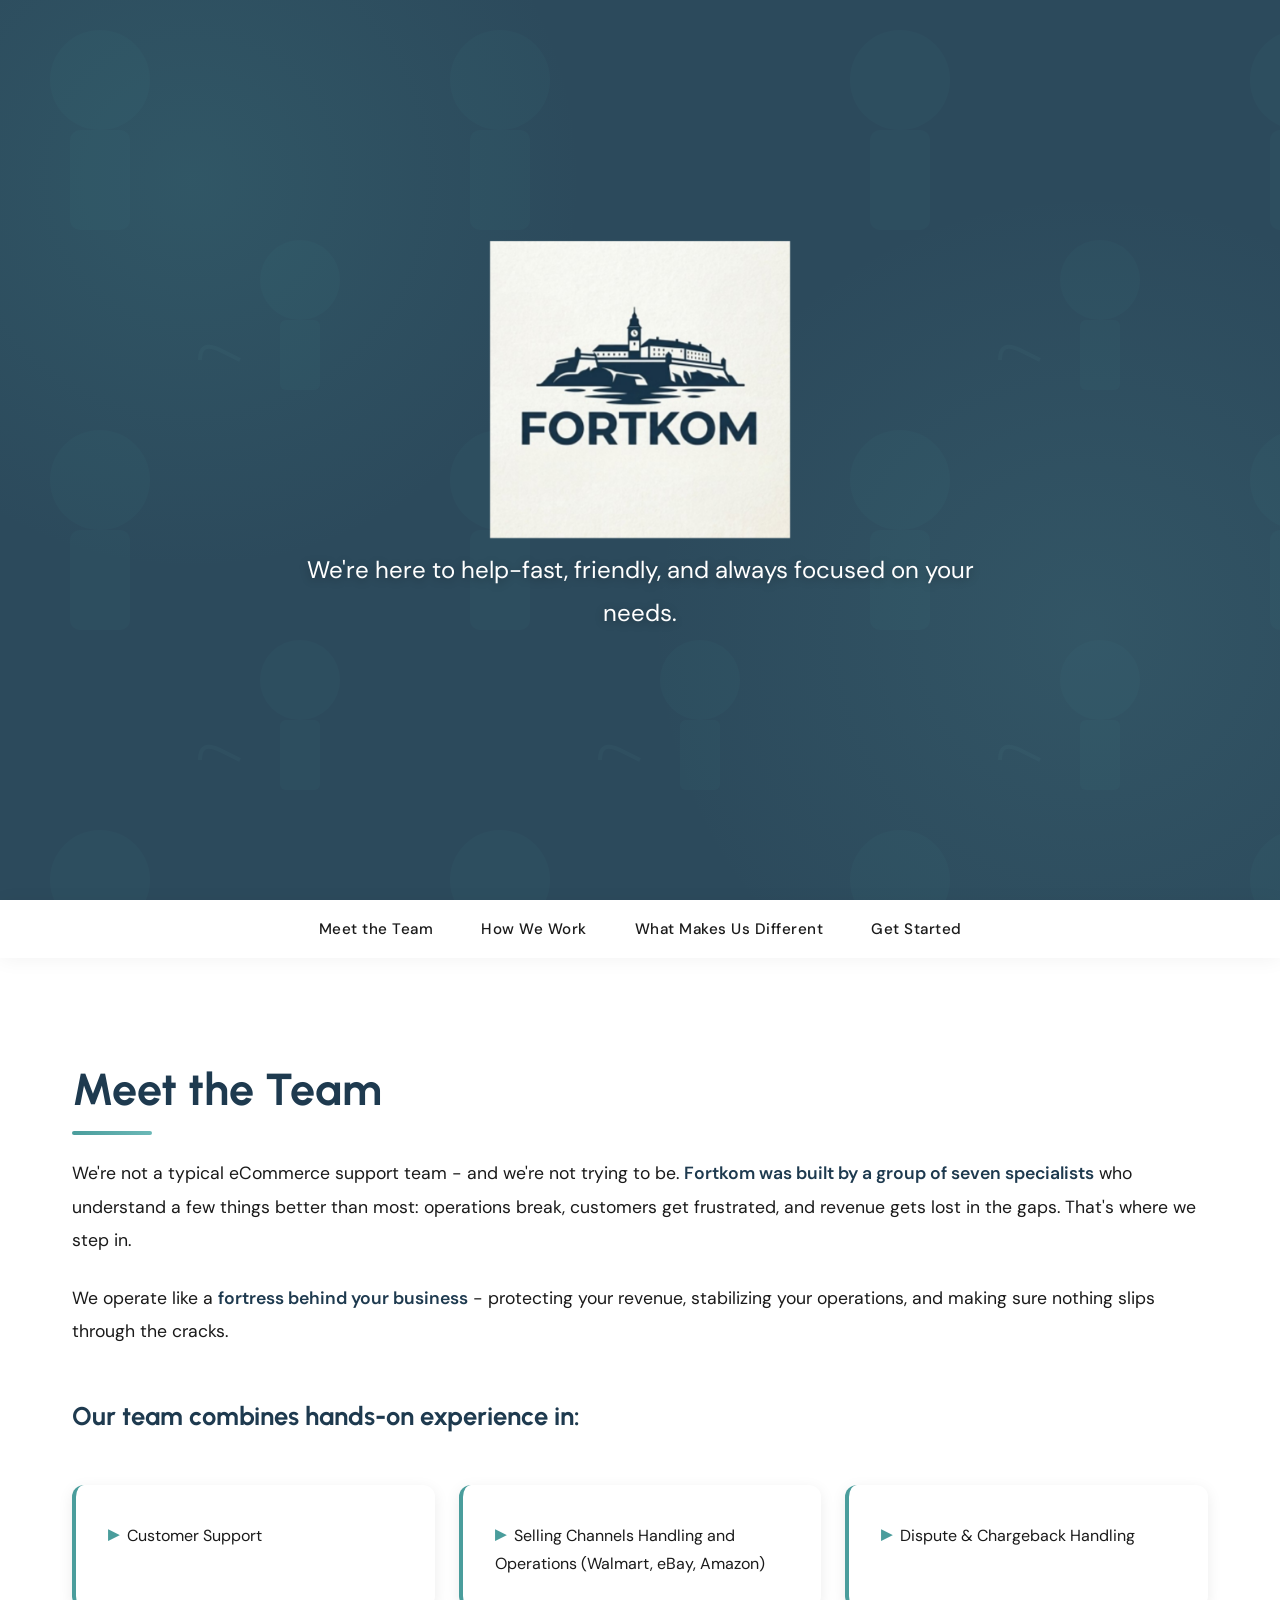
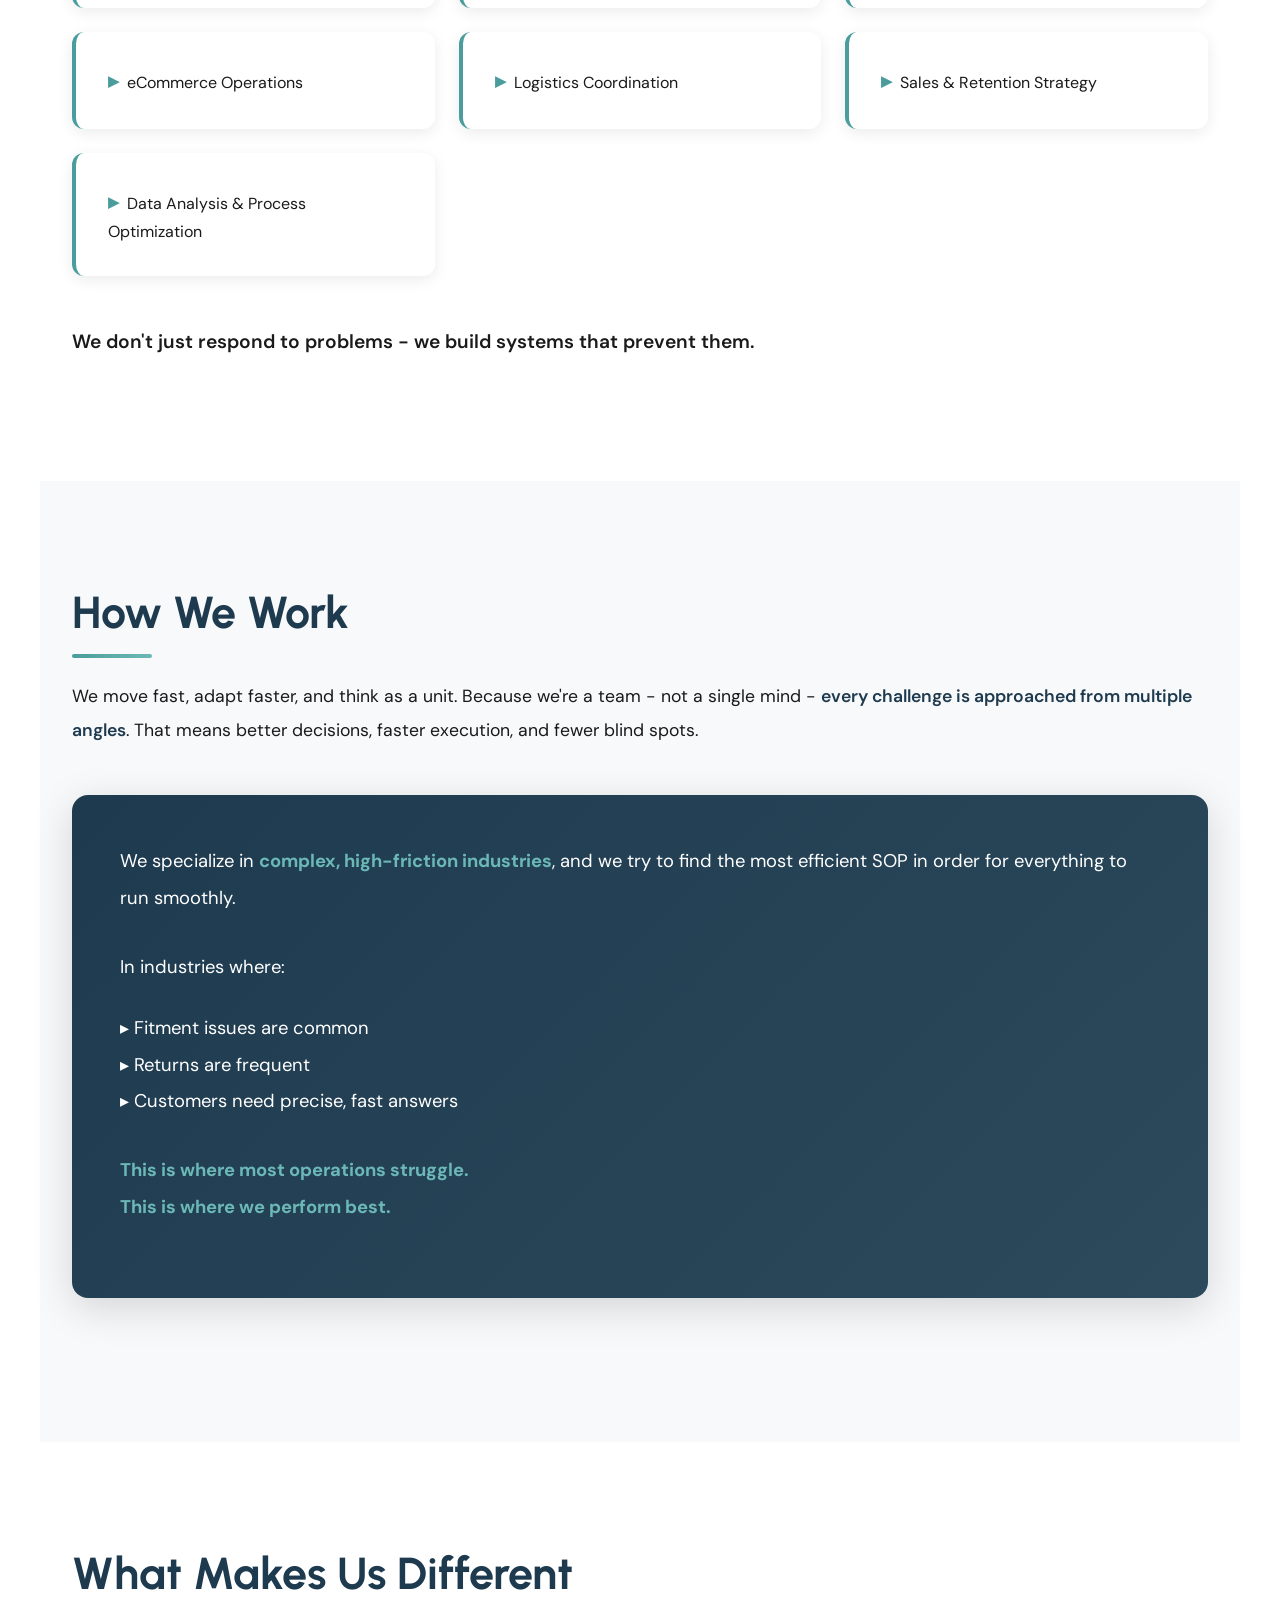
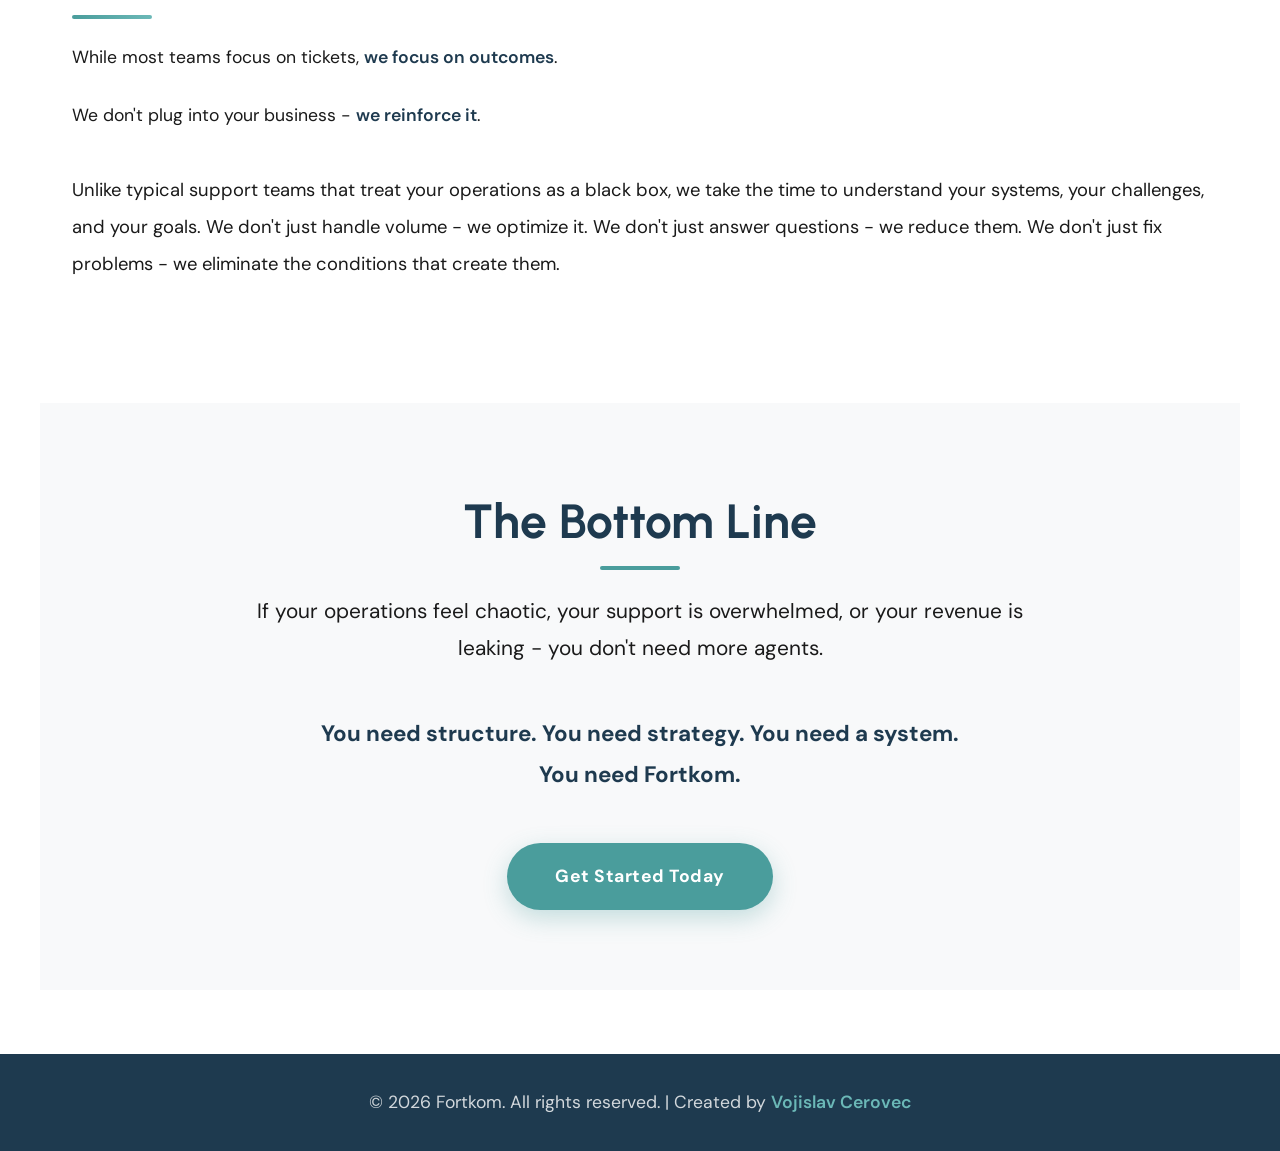
==== commit a8172724: "komit sa seo" ====
--- a/index.html
+++ b/index.html
@@ -1,495 +1,66 @@
 <!DOCTYPE html>
 <html lang="en">
+
 <head>
     <meta charset="UTF-8">
     <meta name="viewport" content="width=device-width, initial-scale=1.0">
     <title>Fortkom - Customer Support Outsourcing</title>
     <link rel="preconnect" href="https://fonts.googleapis.com">
     <link rel="preconnect" href="https://fonts.gstatic.com" crossorigin>
-    <link href="https://fonts.googleapis.com/css2?family=DM+Sans:wght@400;500;700&family=Urbanist:wght@600;700;800&display=swap" rel="stylesheet">
-    <style>
-        * {
-            margin: 0;
-            padding: 0;
-            box-sizing: border-box;
-        }
+    <link
+        href="https://fonts.googleapis.com/css2?family=DM+Sans:wght@400;500;700&family=Urbanist:wght@600;700;800&display=swap"
+        rel="stylesheet">
+    <link rel="stylesheet" href="css/styles.css">
+    <!-- ── Primary SEO ── -->
+    <title>Fortkom | eCommerce Customer Support Outsourcing</title>
+    <meta name="description"
+        content="Fortkom is a specialist eCommerce support team handling customer service, dispute resolution, chargebacks, and operations for Amazon, eBay, and Walmart sellers. We don't just answer tickets - we eliminate the conditions that create them.">
+    <meta name="keywords"
+        content="ecommerce customer support outsourcing, amazon seller support, ebay support team, walmart seller support, chargeback handling, dispute resolution, ecommerce operations, customer service outsourcing">
+    <meta name="robots" content="index, follow">
+    <link rel="canonical" href="https://www.fortkom.com/">
+    <!-- ── Open Graph ── -->
+    <meta property="og:type" content="website">
+    <meta property="og:url" content="https://www.fortkom.com/">
+    <meta property="og:title" content="Fortkom | eCommerce Customer Support That Actually Fixes Your Operations">
+    <meta property="og:description"
+        content="Specialist support for Amazon, eBay & Walmart sellers. We handle disputes, chargebacks, logistics coordination, and ops - so revenue stops leaking.">
+    <meta property="og:image" content="https://www.fortkom.com/fortkom-og-image.png">
+    <meta property="og:image:width" content="1200">
+    <meta property="og:image:height" content="630">
+    <meta property="og:site_name" content="Fortkom">
+    <meta property="og:locale" content="en_US">
 
-        :root {
-            --primary-dark: #1e3a4f;
-            --primary-medium: #2C4A5C;
-            --accent-teal: #4a9d9c;
-            --accent-light: #6bb8b7;
-            --bg-light: #f8f9fa;
-            --text-dark: #1a1a1a;
-            --text-light: #ffffff;
-            --text-muted: #6c757d;
-        }
+    <!-- ── Twitter Card ── -->
+    <meta name="twitter:card" content="summary_large_image">
+    <meta name="twitter:url" content="https://www.fortkom.com/">
+    <meta name="twitter:title" content="Fortkom | eCommerce Customer Support Outsourcing">
+    <meta name="twitter:description"
+        content="Specialist support for Amazon, eBay & Walmart sellers. Disputes, chargebacks, logistics, ops.">
+    <meta name="twitter:image" content="https://www.fortkom.com/fortkom-og-image.png">
 
-        body {
-            font-family: 'DM Sans', sans-serif;
-            color: var(--text-dark);
-            line-height: 1.6;
-            overflow-x: hidden;
-        }
+    <!-- ── Favicon ── -->
+    <link rel="icon" href="/favicon.ico" sizes="any">
+    <link rel="icon" href="/favicon.svg" type="image/svg+xml">
+    <link rel="apple-touch-icon" href="/apple-touch-icon.png">
+    <link rel="manifest" href="/site.webmanifest">
 
-        /* Hero Section with Pattern Background */
-        .hero {
-            background: var(--primary-medium);
-            min-height: 100vh;
-            display: flex;
-            flex-direction: column;
-            position: relative;
-            overflow: hidden;
-        }
+    <!-- ── Fonts ── -->
+    <link rel="preconnect" href="https://fonts.googleapis.com">
+    <link rel="preconnect" href="https://fonts.gstatic.com" crossorigin>
+    <link
+        href="https://fonts.googleapis.com/css2?family=DM+Sans:wght@400;500;700&family=Urbanist:wght@600;700;800&display=swap"
+        rel="stylesheet">
+</head>
 
-        .hero::before {
-            content: '';
-            position: absolute;
-            top: 0;
-            left: 0;
-            right: 0;
-            bottom: 0;
-            background-image: 
-                radial-gradient(circle at 15% 20%, rgba(74, 157, 156, 0.15) 0%, transparent 30%),
-                radial-gradient(circle at 85% 70%, rgba(107, 184, 183, 0.1) 0%, transparent 35%);
-            pointer-events: none;
-        }
-
-        /* Illustrated People Pattern */
-        .pattern-bg {
-            position: absolute;
-            top: 0;
-            left: 0;
-            right: 0;
-            bottom: 0;
-            opacity: 0.08;
-            background-image: 
-                url("data:image/svg+xml,%3Csvg width='200' height='200' xmlns='http://www.w3.org/2000/svg'%3E%3Cg fill='%234a9d9c' opacity='0.6'%3E%3Ccircle cx='50' cy='40' r='25'/%3E%3Crect x='35' y='65' width='30' height='50' rx='5'/%3E%3Ccircle cx='150' cy='140' r='20'/%3E%3Crect x='140' y='160' width='20' height='35' rx='3'/%3E%3Cpath d='M 100 180 Q 100 170 110 175 T 120 180' fill='none' stroke='%236bb8b7' stroke-width='2'/%3E%3C/g%3E%3C/svg%3E");
-            background-size: 400px 400px;
-            animation: patternMove 60s linear infinite;
-        }
-
-        @keyframes patternMove {
-            0% { background-position: 0 0; }
-            100% { background-position: 400px 400px; }
-        }
-
-        /* Navigation */
-        nav {
-            background: rgba(255, 255, 255, 0.98);
-            padding: 1rem 2rem;
-            position: sticky;
-            top: 0;
-            z-index: 100;
-            backdrop-filter: blur(10px);
-            box-shadow: 0 2px 20px rgba(0, 0, 0, 0.05);
-            animation: navSlideDown 0.6s ease-out;
-        }
-
-        @keyframes navSlideDown {
-            from {
-                transform: translateY(-100%);
-                opacity: 0;
-            }
-            to {
-                transform: translateY(0);
-                opacity: 1;
-            }
-        }
-
-        nav ul {
-            list-style: none;
-            display: flex;
-            justify-content: center;
-            gap: 3rem;
-            flex-wrap: wrap;
-        }
-
-        nav a {
-            text-decoration: none;
-            color: var(--text-dark);
-            font-weight: 500;
-            font-size: 0.95rem;
-            letter-spacing: 0.5px;
-            position: relative;
-            padding: 0.5rem 0;
-            transition: color 0.3s ease;
-        }
-
-        nav a::after {
-            content: '';
-            position: absolute;
-            bottom: 0;
-            left: 0;
-            width: 0;
-            height: 2px;
-            background: var(--accent-teal);
-            transition: width 0.3s ease;
-        }
-
-        nav a:hover {
-            color: var(--accent-teal);
-        }
-
-        nav a:hover::after {
-            width: 100%;
-        }
-
-        /* Hamburger Menu */
-        .hamburger {
-            display: none;
-            flex-direction: column;
-            cursor: pointer;
-            padding: 0.5rem;
-            z-index: 101;
-            position: relative;
-        }
-
-        .hamburger span {
-            width: 28px;
-            height: 3px;
-            background: var(--primary-dark);
-            margin: 3px 0;
-            transition: all 0.3s ease;
-            border-radius: 2px;
-        }
-
-        .hamburger.active span:nth-child(1) {
-            transform: rotate(45deg) translate(8px, 8px);
-        }
-
-        .hamburger.active span:nth-child(2) {
-            opacity: 0;
-        }
-
-        .hamburger.active span:nth-child(3) {
-            transform: rotate(-45deg) translate(7px, -7px);
-        }
-
-        /* Hero Content */
-        .hero-content {
-            flex: 1;
-            display: flex;
-            flex-direction: column;
-            align-items: center;
-            justify-content: center;
-            padding: 4rem 2rem;
-            position: relative;
-            z-index: 2;
-        }
-
-        .logo-container {
-            background: white;
-            padding: 3rem 4rem;
-            border-radius: 16px;
-            box-shadow: 0 20px 60px rgba(0, 0, 0, 0.2);
-            margin-bottom: 2rem;
-            animation: logoFloat 0.8s ease-out;
-        }
-
-        @keyframes logoFloat {
-            from {
-                transform: translateY(-30px);
-                opacity: 0;
-            }
-            to {
-                transform: translateY(0);
-                opacity: 1;
-            }
-        }
-
-        .logo {
-            text-align: center;
-        }
-
-        .logo img {
-            max-width: 400px;
-            width: 100%;
-            height: auto;
-            display: block;
-            margin: 0 auto;
-            margin-bottom: 10px;
-        }
-
-        .tagline {
-            color: var(--text-light);
-            font-size: 1.5rem;
-            text-align: center;
-            max-width: 700px;
-            font-weight: 400;
-            line-height: 1.8;
-            animation: fadeInUp 0.8s ease-out 0.3s both;
-            text-shadow: 0 2px 10px rgba(0, 0, 0, 0.3);
-        }
-
-        @keyframes fadeInUp {
-            from {
-                transform: translateY(20px);
-                opacity: 0;
-            }
-            to {
-                transform: translateY(0);
-                opacity: 1;
-            }
-        }
-
-        /* Section Styling */
-        section {
-            padding: 6rem 2rem;
-            max-width: 1200px;
-            margin: 0 auto;
-        }
-
-        section:nth-child(even) {
-            background: var(--bg-light);
-        }
-
-        h2 {
-            font-family: 'Urbanist', sans-serif;
-            font-size: 2.8rem;
-            font-weight: 700;
-            color: var(--primary-dark);
-            margin-bottom: 2rem;
-            position: relative;
-            display: inline-block;
-        }
-
-        h2::after {
-            content: '';
-            position: absolute;
-            bottom: -10px;
-            left: 0;
-            width: 80px;
-            height: 4px;
-            background: linear-gradient(90deg, var(--accent-teal), var(--accent-light));
-            border-radius: 2px;
-        }
-
-        h3 {
-            font-family: 'Urbanist', sans-serif;
-            font-size: 1.6rem;
-            font-weight: 700;
-            color: var(--primary-dark);
-            margin-bottom: 1.5rem;
-            margin-top: 3rem;
-        }
-
-        p {
-            font-size: 1.1rem;
-            line-height: 1.9;
-            color: var(--text-dark);
-            margin-bottom: 1.5rem;
-        }
-
-        .emphasis {
-            font-weight: 600;
-            color: var(--primary-dark);
-        }
-
-        /* Expertise Grid */
-        .expertise-grid {
-            display: grid;
-            grid-template-columns: repeat(auto-fit, minmax(280px, 1fr));
-            gap: 1.5rem;
-            margin: 3rem 0;
-        }
-
-        .expertise-item {
-            background: white;
-            padding: 2rem;
-            border-radius: 12px;
-            border-left: 4px solid var(--accent-teal);
-            box-shadow: 0 4px 15px rgba(0, 0, 0, 0.08);
-            transition: transform 0.3s ease, box-shadow 0.3s ease;
-        }
-
-        .expertise-item:hover {
-            transform: translateY(-5px);
-            box-shadow: 0 8px 25px rgba(0, 0, 0, 0.12);
-        }
-
-        .expertise-item::before {
-            content: '▸';
-            color: var(--accent-teal);
-            font-weight: bold;
-            margin-right: 0.5rem;
-            font-size: 1.3rem;
-        }
-
-        /* Key Points */
-        .key-points {
-            background: linear-gradient(135deg, var(--primary-dark) 0%, var(--primary-medium) 100%);
-            padding: 3rem;
-            border-radius: 16px;
-            color: white;
-            margin: 3rem 0;
-            box-shadow: 0 10px 40px rgba(0, 0, 0, 0.15);
-        }
-
-        .key-points p {
-            color: white;
-            font-size: 1.15rem;
-            line-height: 2;
-        }
-
-        .key-points .emphasis {
-            color: var(--accent-light);
-            font-weight: 700;
-        }
-
-        /* Bottom Line / CTA */
-        .cta-section {
-            background: var(--bg-light);
-            color: var(--text-dark);
-            text-align: center;
-            padding: 5rem 2rem;
-        }
-
-        .cta-section h2 {
-            color: var(--primary-dark);
-            font-size: 3rem;
-            margin-bottom: 2rem;
-        }
-
-        .cta-section h2::after {
-            background: var(--accent-teal);
-            left: 50%;
-            transform: translateX(-50%);
-        }
-
-        .cta-section p {
-            color: var(--text-dark);
-            font-size: 1.3rem;
-            max-width: 800px;
-            margin: 0 auto 3rem;
-            line-height: 1.8;
-        }
-
-        .cta-button {
-            display: inline-block;
-            padding: 1.2rem 3rem;
-            background: var(--accent-teal);
-            color: white;
-            text-decoration: none;
-            font-weight: 700;
-            font-size: 1.1rem;
-            border-radius: 50px;
-            transition: all 0.3s ease;
-            box-shadow: 0 8px 25px rgba(74, 157, 156, 0.3);
-            letter-spacing: 0.5px;
-        }
-
-        .cta-button:hover {
-            background: var(--accent-light);
-            transform: translateY(-3px);
-            box-shadow: 0 12px 35px rgba(74, 157, 156, 0.4);
-        }
-
-        /* Scroll Animation */
-        .fade-in {
-            opacity: 0;
-            transform: translateY(30px);
-            animation: fadeInScroll 0.8s ease-out forwards;
-        }
-
-        @keyframes fadeInScroll {
-            to {
-                opacity: 1;
-                transform: translateY(0);
-            }
-        }
-
-        /* Footer */
-        footer {
-            background: var(--primary-dark);
-            color: rgba(255, 255, 255, 0.8);
-            text-align: center;
-            padding: 2rem;
-            font-size: 0.95rem;
-        }
-
-        footer p {
-            margin: 0;
-            color: rgba(255, 255, 255, 0.8);
-        }
-
-        footer a {
-            color: var(--accent-light);
-            text-decoration: none;
-            font-weight: 600;
-            transition: color 0.3s ease;
-        }
-
-        footer a:hover {
-            color: white;
-        }
-
-        /* Responsive */
-        @media (max-width: 768px) {
-            .hamburger {
-                display: flex;
-            }
-
-            nav {
-                display: flex;
-                justify-content: space-between;
-                align-items: center;
-            }
-
-            nav ul {
-                position: fixed;
-                top: 0;
-                right: -100%;
-                width: 70%;
-                height: 100vh;
-                background: rgba(255, 255, 255, 0.98);
-                backdrop-filter: blur(10px);
-                flex-direction: column;
-                justify-content: center;
-                align-items: center;
-                gap: 2rem;
-                transition: right 0.4s ease;
-                box-shadow: -5px 0 20px rgba(0, 0, 0, 0.1);
-            }
-
-            nav ul.active {
-                right: 0;
-            }
-
-            nav a {
-                font-size: 1.1rem;
-            }
-
-            .logo img {
-                max-width: 280px;
-            }
-
-            .tagline {
-                font-size: 1.2rem;
-            }
-
-            h2 {
-                font-size: 2.2rem;
-            }
-
-            section {
-                padding: 4rem 1.5rem;
-            }
-
-            .expertise-grid {
-                grid-template-columns: 1fr;
-            }
-        }
-    </style>
-</head>
 <body>
     <div class="hero">
         <div class="pattern-bg"></div>
         <div class="hero-content">
-                <div class="logo">
-                    <img src="fortkom-logo.png" alt="Fortkom Logo">
-                </div>
-            <p class="tagline">We're here to help—fast, friendly, and always focused on your needs.</p>
+            <div class="logo">
+                <img src="fortkom-logo.png" alt="Fortkom Logo">
+            </div>
+            <p class="tagline">We're here to help-fast, friendly, and always focused on your needs.</p>
         </div>
     </div>
 
@@ -509,9 +80,12 @@
 
     <section id="team" class="fade-in">
         <h2>Meet the Team</h2>
-        <p>We're not a typical eCommerce support team — and we're not trying to be. <span class="emphasis">Fortkom was built by a group of seven specialists</span> who understand a few things better than most: operations break, customers get frustrated, and revenue gets lost in the gaps. That's where we step in.</p>
-        
-        <p>We operate like a <span class="emphasis">fortress behind your business</span> — protecting your revenue, stabilizing your operations, and making sure nothing slips through the cracks.</p>
+        <p>We're not a typical eCommerce support team - and we're not trying to be. <span class="emphasis">Fortkom was
+                built by a group of seven specialists</span> who understand a few things better than most: operations
+            break, customers get frustrated, and revenue gets lost in the gaps. That's where we step in.</p>
+
+        <p>We operate like a <span class="emphasis">fortress behind your business</span> - protecting your revenue,
+            stabilizing your operations, and making sure nothing slips through the cracks.</p>
 
         <h3>Our team combines hands-on experience in:</h3>
         <div class="expertise-grid">
@@ -524,98 +98,56 @@
             <div class="expertise-item">Data Analysis & Process Optimization</div>
         </div>
 
-        <p style="margin-top: 2rem; font-size: 1.2rem; font-weight: 600;">We don't just respond to problems — we build systems that prevent them.</p>
+        <p style="margin-top: 2rem; font-size: 1.2rem; font-weight: 600;">We don't just respond to problems - we build
+            systems that prevent them.</p>
     </section>
 
     <section id="how-we-work" class="fade-in">
         <h2>How We Work</h2>
-        <p>We move fast, adapt faster, and think as a unit. Because we're a team — not a single mind — <span class="emphasis">every challenge is approached from multiple angles</span>. That means better decisions, faster execution, and fewer blind spots.</p>
+        <p>We move fast, adapt faster, and think as a unit. Because we're a team - not a single mind - <span
+                class="emphasis">every challenge is approached from multiple angles</span>. That means better decisions,
+            faster execution, and fewer blind spots.</p>
 
         <div class="key-points">
-            <p>We specialize in <span class="emphasis">complex, high-friction industries</span>, and we try to find the most efficient SOP in order for everything to run smoothly.</p>
-            
+            <p>We specialize in <span class="emphasis">complex, high-friction industries</span>, and we try to find the
+                most efficient SOP in order for everything to run smoothly.</p>
+
             <p style="margin-top: 2rem;">In industries where:</p>
             <p>▸ Fitment issues are common<br>
-               ▸ Returns are frequent<br>
-               ▸ Customers need precise, fast answers</p>
-            
-            <p style="margin-top: 2rem;"><span class="emphasis">This is where most operations struggle.<br>This is where we perform best.</span></p>
+                ▸ Returns are frequent<br>
+                ▸ Customers need precise, fast answers</p>
+
+            <p style="margin-top: 2rem;"><span class="emphasis">This is where most operations struggle.<br>This is where
+                    we perform best.</span></p>
         </div>
     </section>
 
     <section id="difference" class="fade-in">
         <h2>What Makes Us Different</h2>
         <p>While most teams focus on tickets, <span class="emphasis">we focus on outcomes</span>.</p>
-        
-        <p>We don't plug into your business — <span class="emphasis">we reinforce it</span>.</p>
 
-        <p style="margin-top: 2.5rem; font-size: 1.15rem; line-height: 2;">Unlike typical support teams that treat your operations as a black box, we take the time to understand your systems, your challenges, and your goals. We don't just handle volume — we optimize it. We don't just answer questions — we reduce them. We don't just fix problems — we eliminate the conditions that create them.</p>
+        <p>We don't plug into your business - <span class="emphasis">we reinforce it</span>.</p>
+
+        <p style="margin-top: 2.5rem; font-size: 1.15rem; line-height: 2;">Unlike typical support teams that treat your
+            operations as a black box, we take the time to understand your systems, your challenges, and your goals. We
+            don't just handle volume - we optimize it. We don't just answer questions - we reduce them. We don't just
+            fix problems - we eliminate the conditions that create them.</p>
     </section>
 
     <section id="contact" class="cta-section">
         <h2>The Bottom Line</h2>
-        <p>If your operations feel chaotic, your support is overwhelmed, or your revenue is leaking — you don't need more agents.</p>
-        <p style="font-size: 1.4rem; font-weight: 700; color: var(--primary-dark);">You need structure. You need strategy. You need a system.<br>You need Fortkom.</p>
-        <a href="#" class="cta-button">Get Started Today</a>
+        <p>If your operations feel chaotic, your support is overwhelmed, or your revenue is leaking - you don't need
+            more agents.</p>
+        <p style="font-size: 1.4rem; font-weight: 700; color: var(--primary-dark);">You need structure. You need
+            strategy. You need a system.<br>You need Fortkom.</p>
+        <a href="get-started.html" class="cta-button">Get Started Today</a>
     </section>
 
     <footer>
         <p>© 2026 Fortkom. All rights reserved. | Created by <a href="#">Vojislav Cerovec</a></p>
     </footer>
 
-    <script>
-        // Scroll Animation Observer
-        const observerOptions = {
-            threshold: 0.1,
-            rootMargin: '0px 0px -100px 0px'
-        };
+    <script src="js/script.js"></script>
+</body>
 
-        const observer = new IntersectionObserver((entries) => {
-            entries.forEach(entry => {
-                if (entry.isIntersecting) {
-                    entry.target.style.animationPlayState = 'running';
-                }
-            });
-        }, observerOptions);
-
-        document.querySelectorAll('.fade-in').forEach(el => {
-            el.style.animationPlayState = 'paused';
-            observer.observe(el);
-        });
-
-        // Smooth Scrolling
-        document.querySelectorAll('a[href^="#"]').forEach(anchor => {
-            anchor.addEventListener('click', function (e) {
-                e.preventDefault();
-                const target = document.querySelector(this.getAttribute('href'));
-                if (target) {
-                    target.scrollIntoView({
-                        behavior: 'smooth',
-                        block: 'start'
-                    });
-                }
-                // Close mobile menu after clicking a link
-                navMenu.classList.remove('active');
-                hamburger.classList.remove('active');
-            });
-        });
-
-        // Hamburger Menu Toggle
-        const hamburger = document.getElementById('hamburger');
-        const navMenu = document.getElementById('nav-menu');
-
-        hamburger.addEventListener('click', () => {
-            hamburger.classList.toggle('active');
-            navMenu.classList.toggle('active');
-        });
-
-        // Close menu when clicking outside
-        document.addEventListener('click', (e) => {
-            if (!hamburger.contains(e.target) && !navMenu.contains(e.target)) {
-                hamburger.classList.remove('active');
-                navMenu.classList.remove('active');
-            }
-        });
-    </script>
-</body>
-</html>
+</html>
--- a/css/styles.css
+++ b/css/styles.css
@@ -0,0 +1,727 @@
+* {
+    margin: 0;
+    padding: 0;
+    box-sizing: border-box;
+}
+
+:root {
+    --primary-dark: #1e3a4f;
+    --primary-medium: #2C4A5C;
+    --accent-teal: #4a9d9c;
+    --accent-light: #6bb8b7;
+    --bg-light: #f8f9fa;
+    --text-dark: #1a1a1a;
+    --text-light: #ffffff;
+    --text-muted: #6c757d;
+}
+
+body {
+    font-family: 'DM Sans', sans-serif;
+    color: var(--text-dark);
+    line-height: 1.6;
+    overflow-x: hidden;
+}
+
+/* Hero Section with Pattern Background */
+.hero {
+    background: var(--primary-medium);
+    min-height: 100vh;
+    display: flex;
+    flex-direction: column;
+    position: relative;
+    overflow: hidden;
+}
+
+.hero::before {
+    content: '';
+    position: absolute;
+    top: 0;
+    left: 0;
+    right: 0;
+    bottom: 0;
+    background-image:
+        radial-gradient(circle at 15% 20%, rgba(74, 157, 156, 0.15) 0%, transparent 30%),
+        radial-gradient(circle at 85% 70%, rgba(107, 184, 183, 0.1) 0%, transparent 35%);
+    pointer-events: none;
+}
+
+/* Illustrated People Pattern */
+.pattern-bg {
+    position: absolute;
+    top: 0;
+    left: 0;
+    right: 0;
+    bottom: 0;
+    opacity: 0.08;
+    background-image:
+        url("data:image/svg+xml,%3Csvg width='200' height='200' xmlns='http://www.w3.org/2000/svg'%3E%3Cg fill='%234a9d9c' opacity='0.6'%3E%3Ccircle cx='50' cy='40' r='25'/%3E%3Crect x='35' y='65' width='30' height='50' rx='5'/%3E%3Ccircle cx='150' cy='140' r='20'/%3E%3Crect x='140' y='160' width='20' height='35' rx='3'/%3E%3Cpath d='M 100 180 Q 100 170 110 175 T 120 180' fill='none' stroke='%236bb8b7' stroke-width='2'/%3E%3C/g%3E%3C/svg%3E");
+    background-size: 400px 400px;
+    animation: patternMove 60s linear infinite;
+}
+
+@keyframes patternMove {
+    0% {
+        background-position: 0 0;
+    }
+
+    100% {
+        background-position: 400px 400px;
+    }
+}
+
+/* Navigation */
+nav {
+    background: rgba(255, 255, 255, 0.98);
+    padding: 1rem 2rem;
+    position: sticky;
+    top: 0;
+    z-index: 100;
+    backdrop-filter: blur(10px);
+    box-shadow: 0 2px 20px rgba(0, 0, 0, 0.05);
+    animation: navSlideDown 0.6s ease-out;
+}
+
+@keyframes navSlideDown {
+    from {
+        transform: translateY(-100%);
+        opacity: 0;
+    }
+
+    to {
+        transform: translateY(0);
+        opacity: 1;
+    }
+}
+
+nav ul {
+    list-style: none;
+    display: flex;
+    justify-content: center;
+    gap: 3rem;
+    flex-wrap: wrap;
+}
+
+nav a {
+    text-decoration: none;
+    color: var(--text-dark);
+    font-weight: 500;
+    font-size: 0.95rem;
+    letter-spacing: 0.5px;
+    position: relative;
+    padding: 0.5rem 0;
+    transition: color 0.3s ease;
+}
+
+nav a::after {
+    content: '';
+    position: absolute;
+    bottom: 0;
+    left: 0;
+    width: 0;
+    height: 2px;
+    background: var(--accent-teal);
+    transition: width 0.3s ease;
+}
+
+nav a:hover {
+    color: var(--accent-teal);
+}
+
+nav a:hover::after {
+    width: 100%;
+}
+
+/* Hamburger Menu */
+.hamburger {
+    display: none;
+    flex-direction: column;
+    cursor: pointer;
+    padding: 0.5rem;
+    z-index: 101;
+    position: relative;
+}
+
+.hamburger span {
+    width: 28px;
+    height: 3px;
+    background: var(--primary-dark);
+    margin: 3px 0;
+    transition: all 0.3s ease;
+    border-radius: 2px;
+}
+
+.hamburger.active span:nth-child(1) {
+    transform: rotate(45deg) translate(8px, 8px);
+}
+
+.hamburger.active span:nth-child(2) {
+    opacity: 0;
+}
+
+.hamburger.active span:nth-child(3) {
+    transform: rotate(-45deg) translate(7px, -7px);
+}
+
+/* Hero Content */
+.hero-content {
+    flex: 1;
+    display: flex;
+    flex-direction: column;
+    align-items: center;
+    justify-content: center;
+    padding: 4rem 2rem;
+    position: relative;
+    z-index: 2;
+}
+
+.logo-container {
+    background: white;
+    padding: 3rem 4rem;
+    border-radius: 16px;
+    box-shadow: 0 20px 60px rgba(0, 0, 0, 0.2);
+    margin-bottom: 2rem;
+    animation: logoFloat 0.8s ease-out;
+}
+
+@keyframes logoFloat {
+    from {
+        transform: translateY(-30px);
+        opacity: 0;
+    }
+
+    to {
+        transform: translateY(0);
+        opacity: 1;
+    }
+}
+
+.logo {
+    text-align: center;
+}
+
+.logo img {
+    max-width: 400px;
+    width: 100%;
+    height: auto;
+    display: block;
+    margin: 0 auto;
+    margin-bottom: 10px;
+}
+
+.tagline {
+    color: var(--text-light);
+    font-size: 1.5rem;
+    text-align: center;
+    max-width: 700px;
+    font-weight: 400;
+    line-height: 1.8;
+    animation: fadeInUp 0.8s ease-out 0.3s both;
+    text-shadow: 0 2px 10px rgba(0, 0, 0, 0.3);
+}
+
+@keyframes fadeInUp {
+    from {
+        transform: translateY(20px);
+        opacity: 0;
+    }
+
+    to {
+        transform: translateY(0);
+        opacity: 1;
+    }
+}
+
+/* Section Styling */
+section {
+    padding: 6rem 2rem;
+    max-width: 1200px;
+    margin: 0 auto;
+}
+
+section:nth-child(even) {
+    background: var(--bg-light);
+}
+
+h2 {
+    font-family: 'Urbanist', sans-serif;
+    font-size: 2.8rem;
+    font-weight: 700;
+    color: var(--primary-dark);
+    margin-bottom: 2rem;
+    position: relative;
+    display: inline-block;
+}
+
+h2::after {
+    content: '';
+    position: absolute;
+    bottom: -10px;
+    left: 0;
+    width: 80px;
+    height: 4px;
+    background: linear-gradient(90deg, var(--accent-teal), var(--accent-light));
+    border-radius: 2px;
+}
+
+h3 {
+    font-family: 'Urbanist', sans-serif;
+    font-size: 1.6rem;
+    font-weight: 700;
+    color: var(--primary-dark);
+    margin-bottom: 1.5rem;
+    margin-top: 3rem;
+}
+
+p {
+    font-size: 1.1rem;
+    line-height: 1.9;
+    color: var(--text-dark);
+    margin-bottom: 1.5rem;
+}
+
+.emphasis {
+    font-weight: 600;
+    color: var(--primary-dark);
+}
+
+/* Expertise Grid */
+.expertise-grid {
+    display: grid;
+    grid-template-columns: repeat(auto-fit, minmax(280px, 1fr));
+    gap: 1.5rem;
+    margin: 3rem 0;
+}
+
+.expertise-item {
+    background: white;
+    padding: 2rem;
+    border-radius: 12px;
+    border-left: 4px solid var(--accent-teal);
+    box-shadow: 0 4px 15px rgba(0, 0, 0, 0.08);
+    transition: transform 0.3s ease, box-shadow 0.3s ease;
+}
+
+.expertise-item:hover {
+    transform: translateY(-5px);
+    box-shadow: 0 8px 25px rgba(0, 0, 0, 0.12);
+}
+
+.expertise-item::before {
+    content: '▸';
+    color: var(--accent-teal);
+    font-weight: bold;
+    margin-right: 0.5rem;
+    font-size: 1.3rem;
+}
+
+/* Key Points */
+.key-points {
+    background: linear-gradient(135deg, var(--primary-dark) 0%, var(--primary-medium) 100%);
+    padding: 3rem;
+    border-radius: 16px;
+    color: white;
+    margin: 3rem 0;
+    box-shadow: 0 10px 40px rgba(0, 0, 0, 0.15);
+}
+
+.key-points p {
+    color: white;
+    font-size: 1.15rem;
+    line-height: 2;
+}
+
+.key-points .emphasis {
+    color: var(--accent-light);
+    font-weight: 700;
+}
+
+/* Bottom Line / CTA */
+.cta-section {
+    background: var(--bg-light);
+    color: var(--text-dark);
+    text-align: center;
+    padding: 5rem 2rem;
+}
+
+.cta-section h2 {
+    color: var(--primary-dark);
+    font-size: 3rem;
+    margin-bottom: 2rem;
+}
+
+.cta-section h2::after {
+    background: var(--accent-teal);
+    left: 50%;
+    transform: translateX(-50%);
+}
+
+.cta-section p {
+    color: var(--text-dark);
+    font-size: 1.3rem;
+    max-width: 800px;
+    margin: 0 auto 3rem;
+    line-height: 1.8;
+}
+
+.cta-button {
+    display: inline-block;
+    padding: 1.2rem 3rem;
+    background: var(--accent-teal);
+    color: white;
+    text-decoration: none;
+    font-weight: 700;
+    font-size: 1.1rem;
+    border-radius: 50px;
+    transition: all 0.3s ease;
+    box-shadow: 0 8px 25px rgba(74, 157, 156, 0.3);
+    letter-spacing: 0.5px;
+}
+
+.cta-button:hover {
+    background: var(--accent-light);
+    transform: translateY(-3px);
+    box-shadow: 0 12px 35px rgba(74, 157, 156, 0.4);
+}
+
+/* Scroll Animation */
+.fade-in {
+    opacity: 0;
+    transform: translateY(30px);
+    animation: fadeInScroll 0.8s ease-out forwards;
+}
+
+@keyframes fadeInScroll {
+    to {
+        opacity: 1;
+        transform: translateY(0);
+    }
+}
+
+/* Footer */
+footer {
+    background: var(--primary-dark);
+    color: rgba(255, 255, 255, 0.8);
+    text-align: center;
+    padding: 2rem;
+    font-size: 0.95rem;
+}
+
+footer p {
+    margin: 0;
+    color: rgba(255, 255, 255, 0.8);
+}
+
+footer a {
+    color: var(--accent-light);
+    text-decoration: none;
+    font-weight: 600;
+    transition: color 0.3s ease;
+}
+
+footer a:hover {
+    color: white;
+}
+
+/* Header */
+header {
+    background: var(--primary-medium);
+    padding: 2rem;
+    text-align: center;
+    box-shadow: 0 4px 20px rgba(0, 0, 0, 0.1);
+}
+
+.logo {
+    text-align: center;
+}
+
+.logo img {
+    max-width: 300px;
+    width: 100%;
+    height: auto;
+}
+
+.back-link {
+    display: inline-block;
+    margin-top: 1rem;
+    color: var(--text-light);
+    text-decoration: none;
+    font-weight: 500;
+    transition: color 0.3s ease;
+}
+
+.back-link:hover {
+    color: var(--accent-light);
+}
+
+/* Main Container */
+.container {
+    max-width: 800px;
+    margin: 3rem auto;
+    padding: 0 2rem;
+}
+
+.form-header {
+    text-align: center;
+    margin-bottom: 3rem;
+}
+
+.form-header h1 {
+    font-family: 'Urbanist', sans-serif;
+    font-size: 2.5rem;
+    font-weight: 700;
+    color: var(--primary-dark);
+    margin-bottom: 1rem;
+}
+
+.form-header p {
+    font-size: 1.1rem;
+    color: var(--text-muted);
+    max-width: 600px;
+    margin: 0 auto;
+}
+
+/* Form Styling */
+.contact-form {
+    background: white;
+    padding: 3rem;
+    border-radius: 16px;
+    box-shadow: 0 10px 40px rgba(0, 0, 0, 0.08);
+}
+
+.form-group {
+    margin-bottom: 2rem;
+}
+
+.form-group label {
+    display: block;
+    font-weight: 600;
+    color: var(--primary-dark);
+    margin-bottom: 0.5rem;
+    font-size: 0.95rem;
+}
+
+.form-group label.required::after {
+    content: ' *';
+    color: var(--accent-teal);
+}
+
+.form-group input,
+.form-group textarea,
+.form-group select {
+    width: 100%;
+    padding: 1rem;
+    border: 2px solid #e0e0e0;
+    border-radius: 8px;
+    font-family: 'DM Sans', sans-serif;
+    font-size: 1rem;
+    transition: all 0.3s ease;
+    background: white;
+}
+
+.form-group input:focus,
+.form-group textarea:focus,
+.form-group select:focus {
+    outline: none;
+    border-color: var(--accent-teal);
+    box-shadow: 0 0 0 3px rgba(74, 157, 156, 0.1);
+}
+
+.form-group textarea {
+    min-height: 150px;
+    resize: vertical;
+}
+
+/* Checkbox Group */
+.checkbox-group {
+    margin-bottom: 2rem;
+}
+
+.checkbox-group label {
+    display: block;
+    font-weight: 600;
+    color: var(--primary-dark);
+    margin-bottom: 1rem;
+    font-size: 0.95rem;
+}
+
+.checkbox-item {
+    display: flex;
+    align-items: center;
+    margin-bottom: 0.75rem;
+}
+
+.checkbox-item input[type="checkbox"] {
+    width: 20px;
+    height: 20px;
+    margin-right: 0.75rem;
+    cursor: pointer;
+    accent-color: var(--accent-teal);
+}
+
+.checkbox-item label {
+    margin-bottom: 0;
+    font-weight: 400;
+    cursor: pointer;
+}
+
+/* Submit Button */
+.submit-btn {
+    width: 100%;
+    padding: 1.2rem;
+    background: var(--accent-teal);
+    color: white;
+    border: none;
+    border-radius: 50px;
+    font-family: 'DM Sans', sans-serif;
+    font-weight: 700;
+    font-size: 1.1rem;
+    cursor: pointer;
+    transition: all 0.3s ease;
+    box-shadow: 0 8px 25px rgba(74, 157, 156, 0.3);
+    letter-spacing: 0.5px;
+}
+
+.submit-btn:hover {
+    background: var(--accent-light);
+    transform: translateY(-3px);
+    box-shadow: 0 12px 35px rgba(74, 157, 156, 0.4);
+}
+
+.submit-btn:active {
+    transform: translateY(-1px);
+}
+
+/* Success Message */
+.success-message {
+    display: none;
+    background: linear-gradient(135deg, var(--accent-teal), var(--accent-light));
+    color: white;
+    padding: 2rem;
+    border-radius: 12px;
+    text-align: center;
+    margin-top: 2rem;
+}
+
+.success-message.show {
+    display: block;
+    animation: slideIn 0.5s ease-out;
+}
+
+@keyframes slideIn {
+    from {
+        opacity: 0;
+        transform: translateY(20px);
+    }
+
+    to {
+        opacity: 1;
+        transform: translateY(0);
+    }
+}
+
+.success-message h3 {
+    font-size: 1.5rem;
+    margin-bottom: 0.5rem;
+}
+
+/* Footer */
+footer {
+    background: var(--primary-dark);
+    color: rgba(255, 255, 255, 0.8);
+    text-align: center;
+    padding: 2rem;
+    font-size: 0.95rem;
+    margin-top: 4rem;
+}
+
+footer p {
+    margin: 0;
+    color: rgba(255, 255, 255, 0.8);
+}
+
+footer a {
+    color: var(--accent-light);
+    text-decoration: none;
+    font-weight: 600;
+    transition: color 0.3s ease;
+}
+
+footer a:hover {
+    color: white;
+}
+
+/* Responsive */
+@media (max-width: 768px) {
+    .container {
+        padding: 0 1.5rem;
+    }
+
+    .contact-form {
+        padding: 2rem 1.5rem;
+    }
+
+    .form-header h1 {
+        font-size: 2rem;
+    }
+
+    .logo img {
+        max-width: 220px;
+    }
+}
+
+/* Responsive */
+@media (max-width: 768px) {
+    .hamburger {
+        display: flex;
+    }
+
+    nav {
+        display: flex;
+        justify-content: space-between;
+        align-items: center;
+    }
+
+    nav ul {
+        position: fixed;
+        top: 0;
+        right: -100%;
+        width: 70%;
+        height: 100vh;
+        background: rgba(255, 255, 255, 0.98);
+        backdrop-filter: blur(10px);
+        flex-direction: column;
+        justify-content: center;
+        align-items: center;
+        gap: 2rem;
+        transition: right 0.4s ease;
+        box-shadow: -5px 0 20px rgba(0, 0, 0, 0.1);
+    }
+
+    nav ul.active {
+        right: 0;
+    }
+
+    nav a {
+        font-size: 1.1rem;
+    }
+
+    .logo img {
+        max-width: 280px;
+    }
+
+    .tagline {
+        font-size: 1.2rem;
+    }
+
+    h2 {
+        font-size: 2.2rem;
+    }
+
+    section {
+        padding: 4rem 1.5rem;
+    }
+
+    .expertise-grid {
+        grid-template-columns: 1fr;
+    }
+}
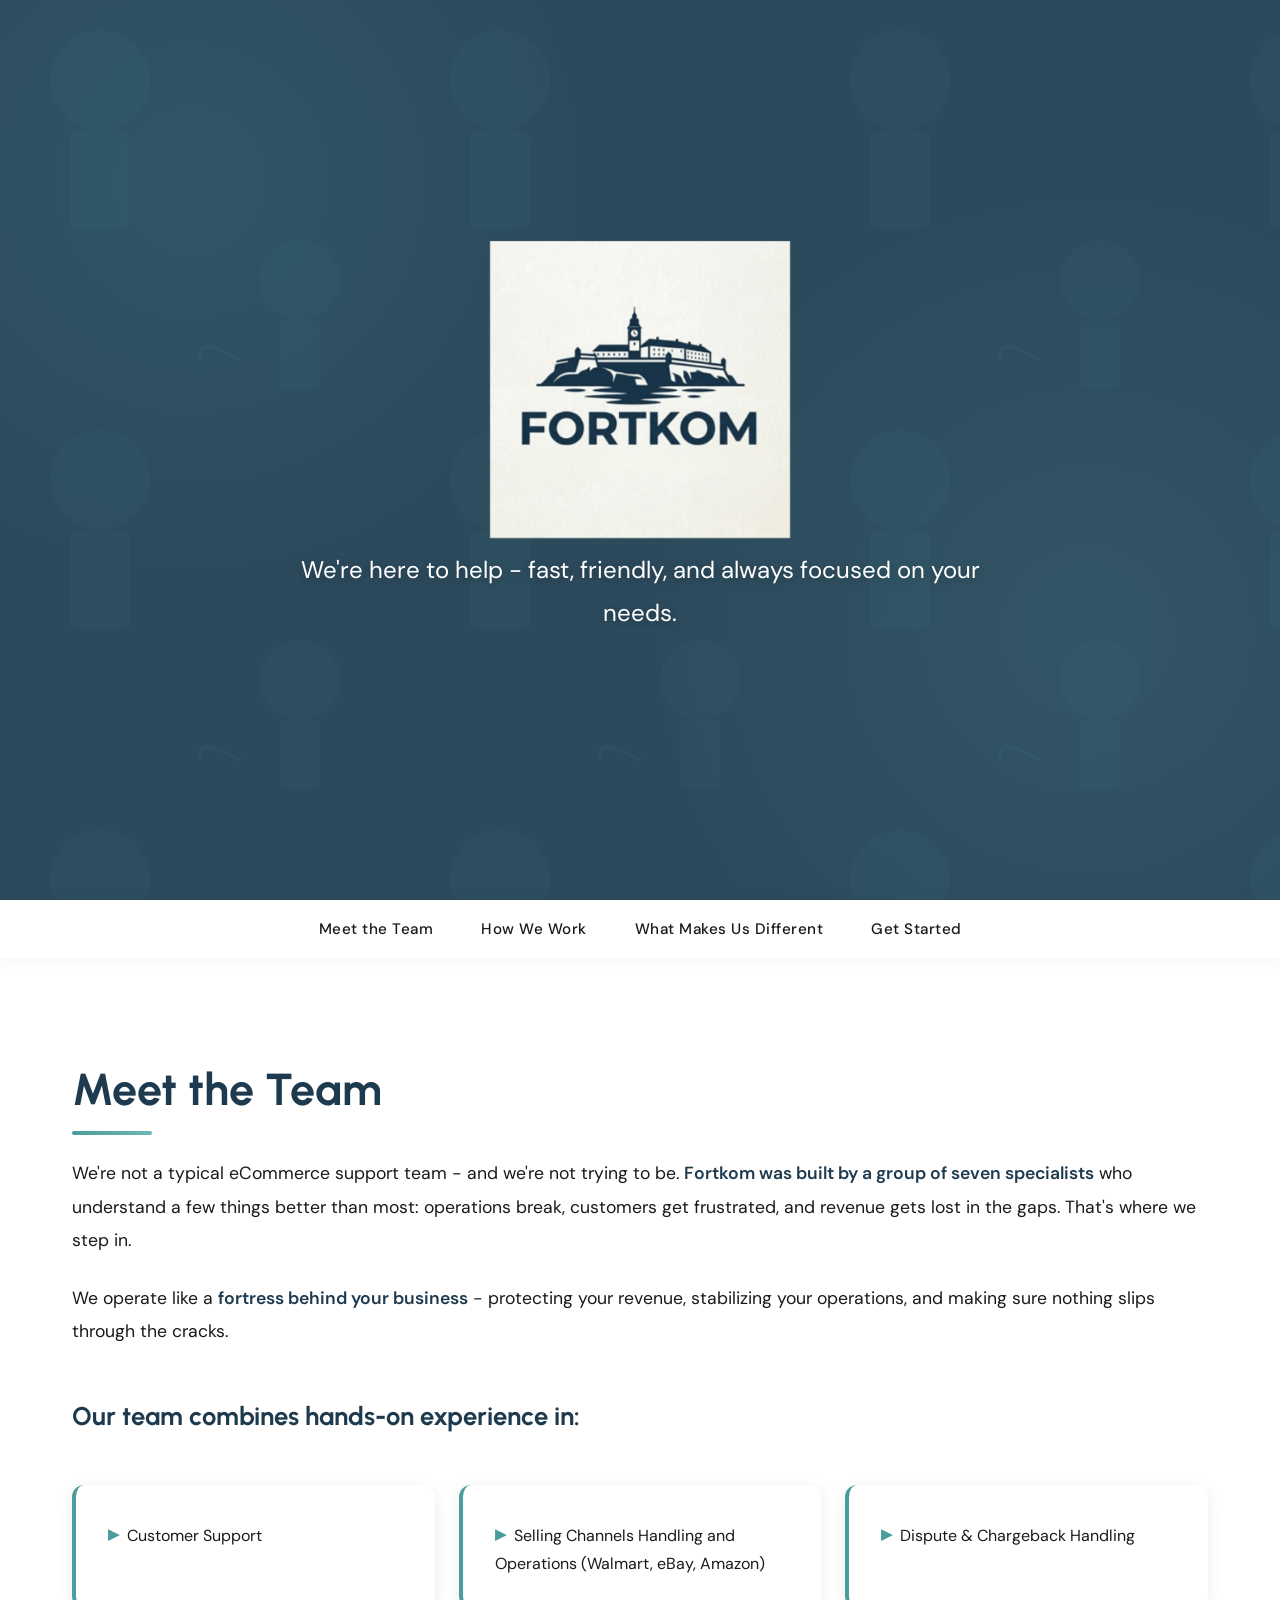
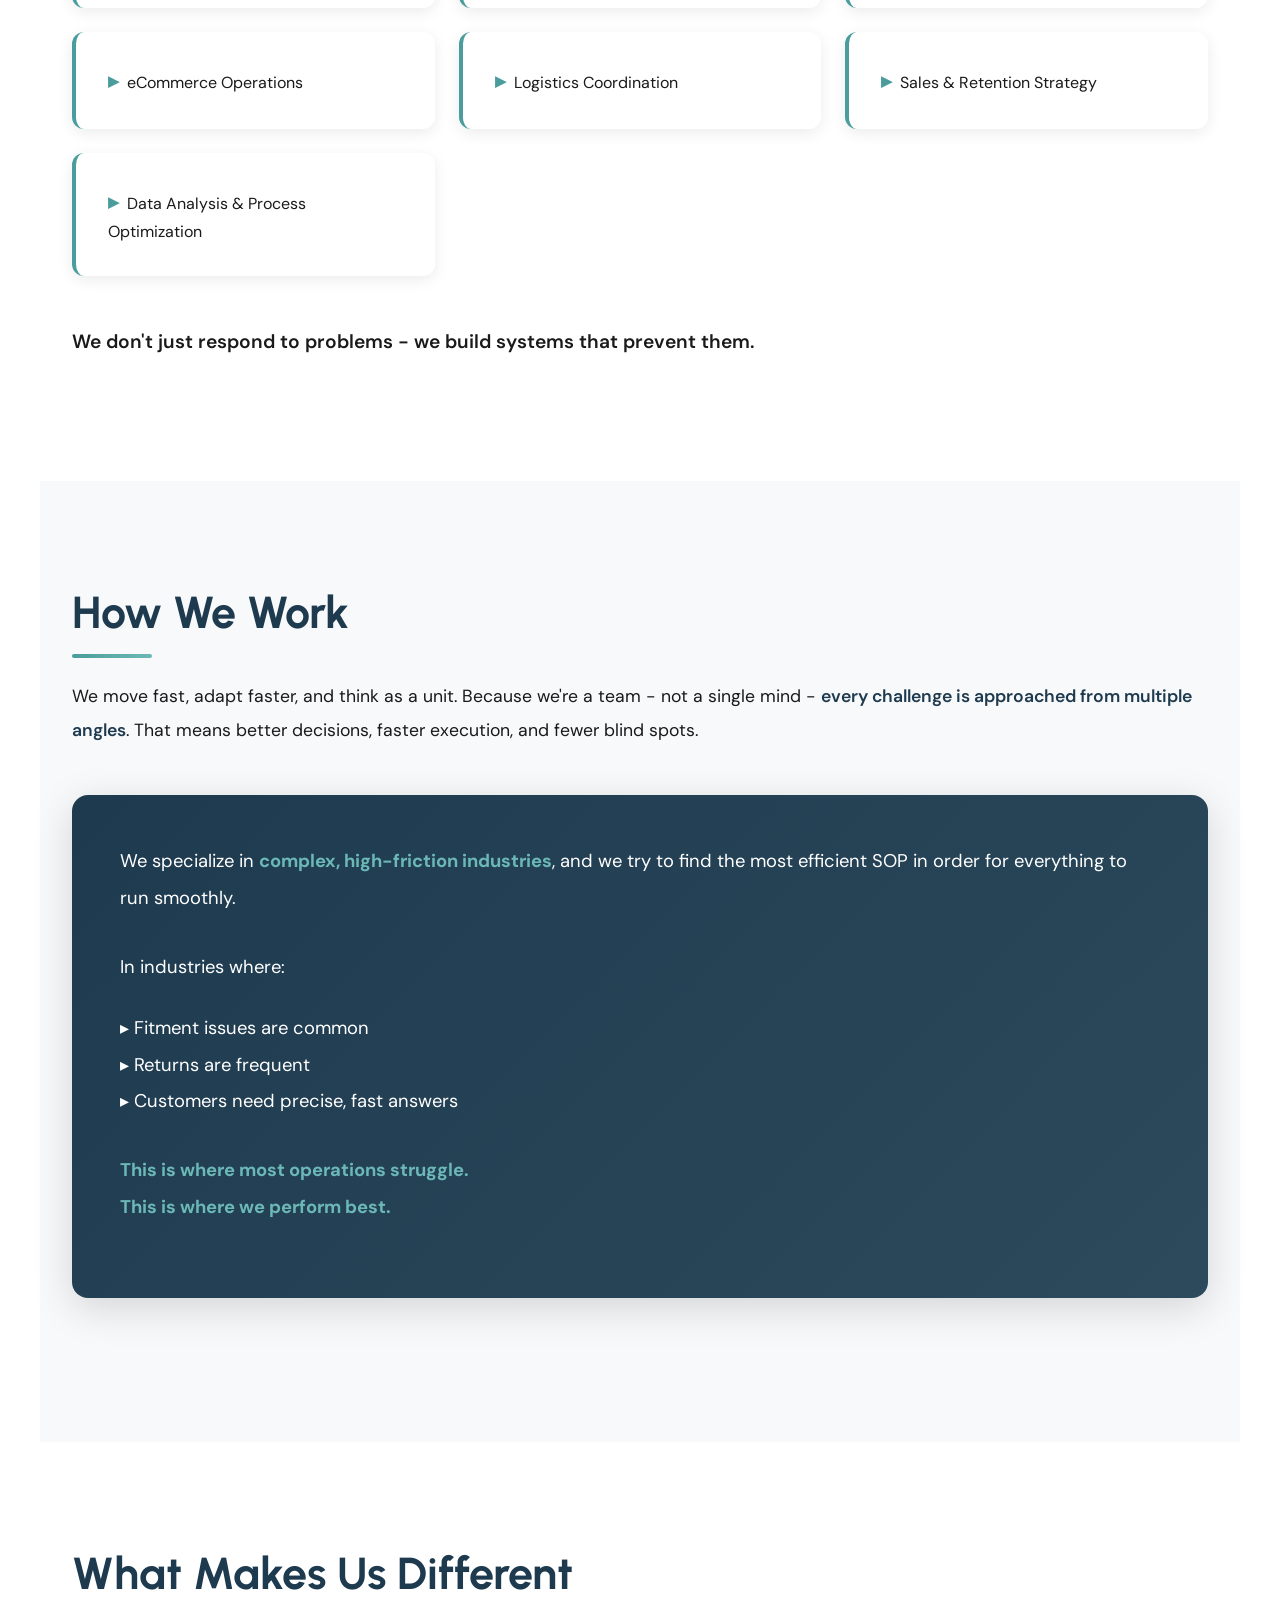
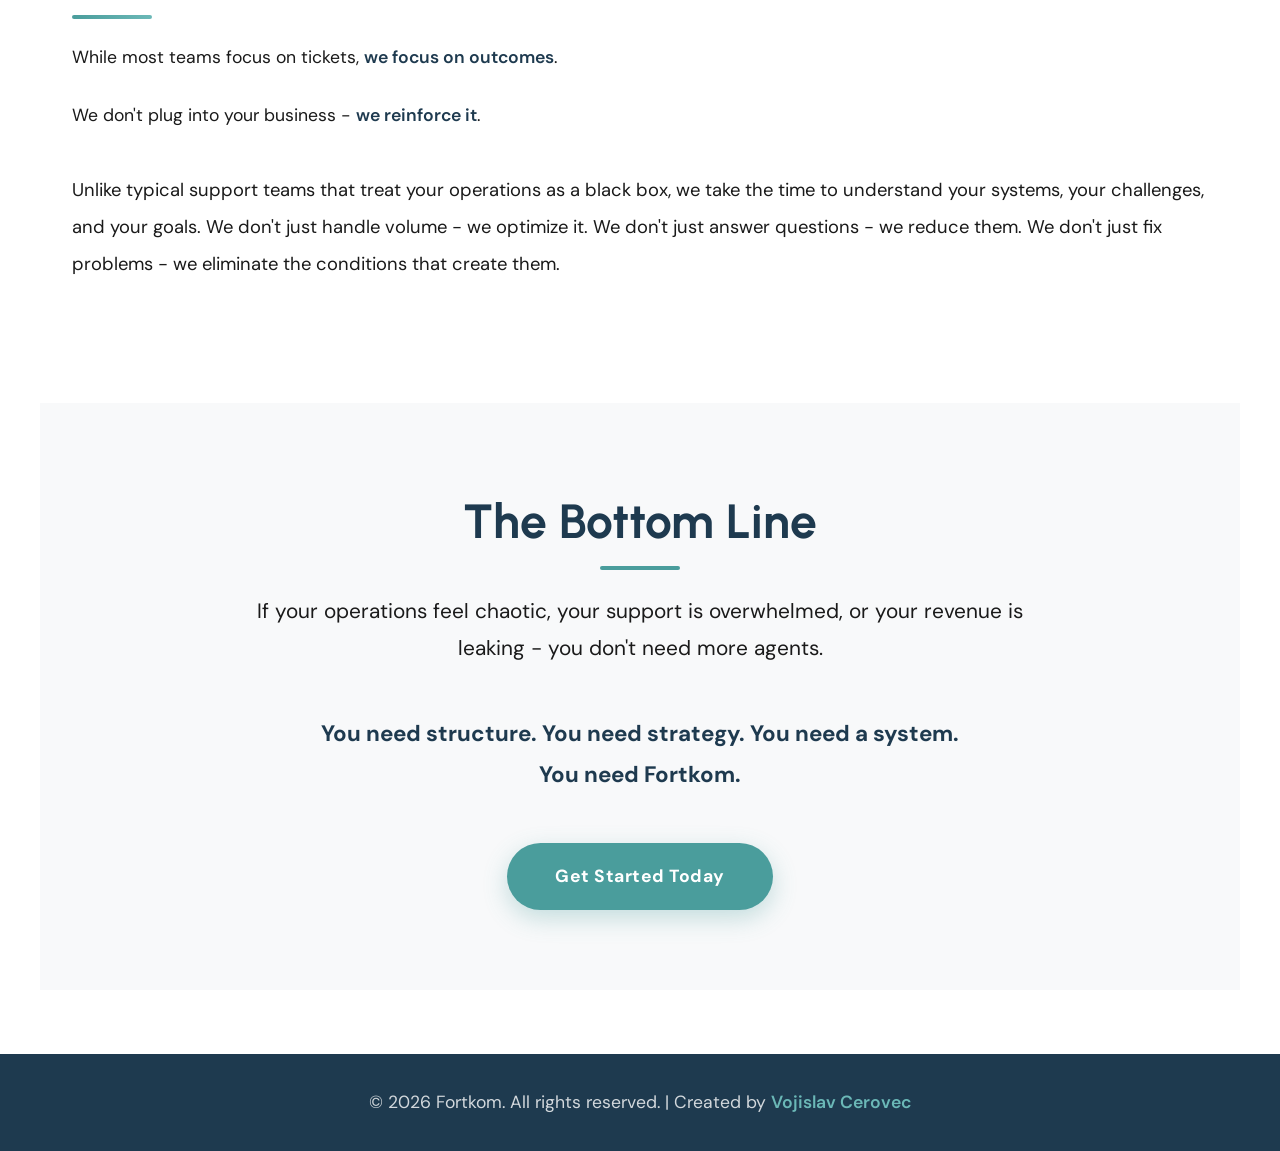
==== commit 9af9e3b8: "Mission quoute + hamburger menu" ====
--- a/index.html
+++ b/index.html
@@ -2,55 +2,47 @@
 <html lang="en">
 
 <head>
-    <meta charset="UTF-8">
+        <meta charset="UTF-8">
     <meta name="viewport" content="width=device-width, initial-scale=1.0">
-    <title>Fortkom - Customer Support Outsourcing</title>
-    <link rel="preconnect" href="https://fonts.googleapis.com">
-    <link rel="preconnect" href="https://fonts.gstatic.com" crossorigin>
-    <link
-        href="https://fonts.googleapis.com/css2?family=DM+Sans:wght@400;500;700&family=Urbanist:wght@600;700;800&display=swap"
-        rel="stylesheet">
-    <link rel="stylesheet" href="css/styles.css">
+ 
     <!-- ── Primary SEO ── -->
     <title>Fortkom | eCommerce Customer Support Outsourcing</title>
-    <meta name="description"
-        content="Fortkom is a specialist eCommerce support team handling customer service, dispute resolution, chargebacks, and operations for Amazon, eBay, and Walmart sellers. We don't just answer tickets - we eliminate the conditions that create them.">
-    <meta name="keywords"
-        content="ecommerce customer support outsourcing, amazon seller support, ebay support team, walmart seller support, chargeback handling, dispute resolution, ecommerce operations, customer service outsourcing">
+    <meta name="description" content="Fortkom is a specialist eCommerce support team handling customer service, dispute resolution, chargebacks, and operations for Amazon, eBay, and Walmart sellers. We don't just answer tickets - we eliminate the conditions that create them.">
+    <meta name="keywords" content="ecommerce customer support outsourcing, amazon seller support, ebay support team, walmart seller support, chargeback handling, dispute resolution, ecommerce operations, customer service outsourcing">
     <meta name="robots" content="index, follow">
     <link rel="canonical" href="https://www.fortkom.com/">
-    <!-- ── Open Graph ── -->
+ 
+    <!-- ── Open Graph (Facebook, LinkedIn previews) ── -->
     <meta property="og:type" content="website">
     <meta property="og:url" content="https://www.fortkom.com/">
     <meta property="og:title" content="Fortkom | eCommerce Customer Support That Actually Fixes Your Operations">
-    <meta property="og:description"
-        content="Specialist support for Amazon, eBay & Walmart sellers. We handle disputes, chargebacks, logistics coordination, and ops - so revenue stops leaking.">
+    <meta property="og:description" content="Specialist support for Amazon, eBay & Walmart sellers. We handle disputes, chargebacks, logistics coordination, and ops - so revenue stops leaking.">
     <meta property="og:image" content="https://www.fortkom.com/fortkom-og-image.png">
     <meta property="og:image:width" content="1200">
     <meta property="og:image:height" content="630">
     <meta property="og:site_name" content="Fortkom">
     <meta property="og:locale" content="en_US">
-
+ 
     <!-- ── Twitter Card ── -->
     <meta name="twitter:card" content="summary_large_image">
     <meta name="twitter:url" content="https://www.fortkom.com/">
     <meta name="twitter:title" content="Fortkom | eCommerce Customer Support Outsourcing">
-    <meta name="twitter:description"
-        content="Specialist support for Amazon, eBay & Walmart sellers. Disputes, chargebacks, logistics, ops.">
+    <meta name="twitter:description" content="Specialist support for Amazon, eBay & Walmart sellers. Disputes, chargebacks, logistics, ops.">
     <meta name="twitter:image" content="https://www.fortkom.com/fortkom-og-image.png">
-
-    <!-- ── Favicon ── -->
-    <link rel="icon" href="/favicon.ico" sizes="any">
-    <link rel="icon" href="/favicon.svg" type="image/svg+xml">
-    <link rel="apple-touch-icon" href="/apple-touch-icon.png">
-    <link rel="manifest" href="/site.webmanifest">
-
+ 
+    <!-- ── Favicon (add these files to your root) ── -->
+    <link rel="icon" href="favicon.ico" sizes="any">
+    <link rel="apple-touch-icon" href="apple-touch-icon.png">
+    <link rel="manifest" href="site.webmanifest">
+ 
     <!-- ── Fonts ── -->
     <link rel="preconnect" href="https://fonts.googleapis.com">
     <link rel="preconnect" href="https://fonts.gstatic.com" crossorigin>
-    <link
-        href="https://fonts.googleapis.com/css2?family=DM+Sans:wght@400;500;700&family=Urbanist:wght@600;700;800&display=swap"
-        rel="stylesheet">
+    <link href="https://fonts.googleapis.com/css2?family=DM+Sans:wght@400;500;700&family=Urbanist:wght@600;700;800&display=swap" rel="stylesheet">
+ 
+    <!-- ── Styles ── -->
+    <link rel="stylesheet" href="css/styles.css">
+
 </head>
 
 <body>
@@ -60,7 +52,7 @@
             <div class="logo">
                 <img src="fortkom-logo.png" alt="Fortkom Logo">
             </div>
-            <p class="tagline">We're here to help-fast, friendly, and always focused on your needs.</p>
+            <p class="tagline">We're here to help - fast, friendly, and always focused on your needs.</p>
         </div>
     </div>
 
--- a/css/styles.css
+++ b/css/styles.css
@@ -684,7 +684,7 @@
     nav ul {
         position: fixed;
         top: 0;
-        right: -100%;
+        left: -100%;
         width: 70%;
         height: 100vh;
         background: rgba(255, 255, 255, 0.98);
@@ -693,12 +693,12 @@
         justify-content: center;
         align-items: center;
         gap: 2rem;
-        transition: right 0.4s ease;
-        box-shadow: -5px 0 20px rgba(0, 0, 0, 0.1);
+        transition: left 0.4s ease;
+        box-shadow: 5px 0 20px rgba(0, 0, 0, 0.1);
     }
 
     nav ul.active {
-        right: 0;
+        left: 0;
     }
 
     nav a {
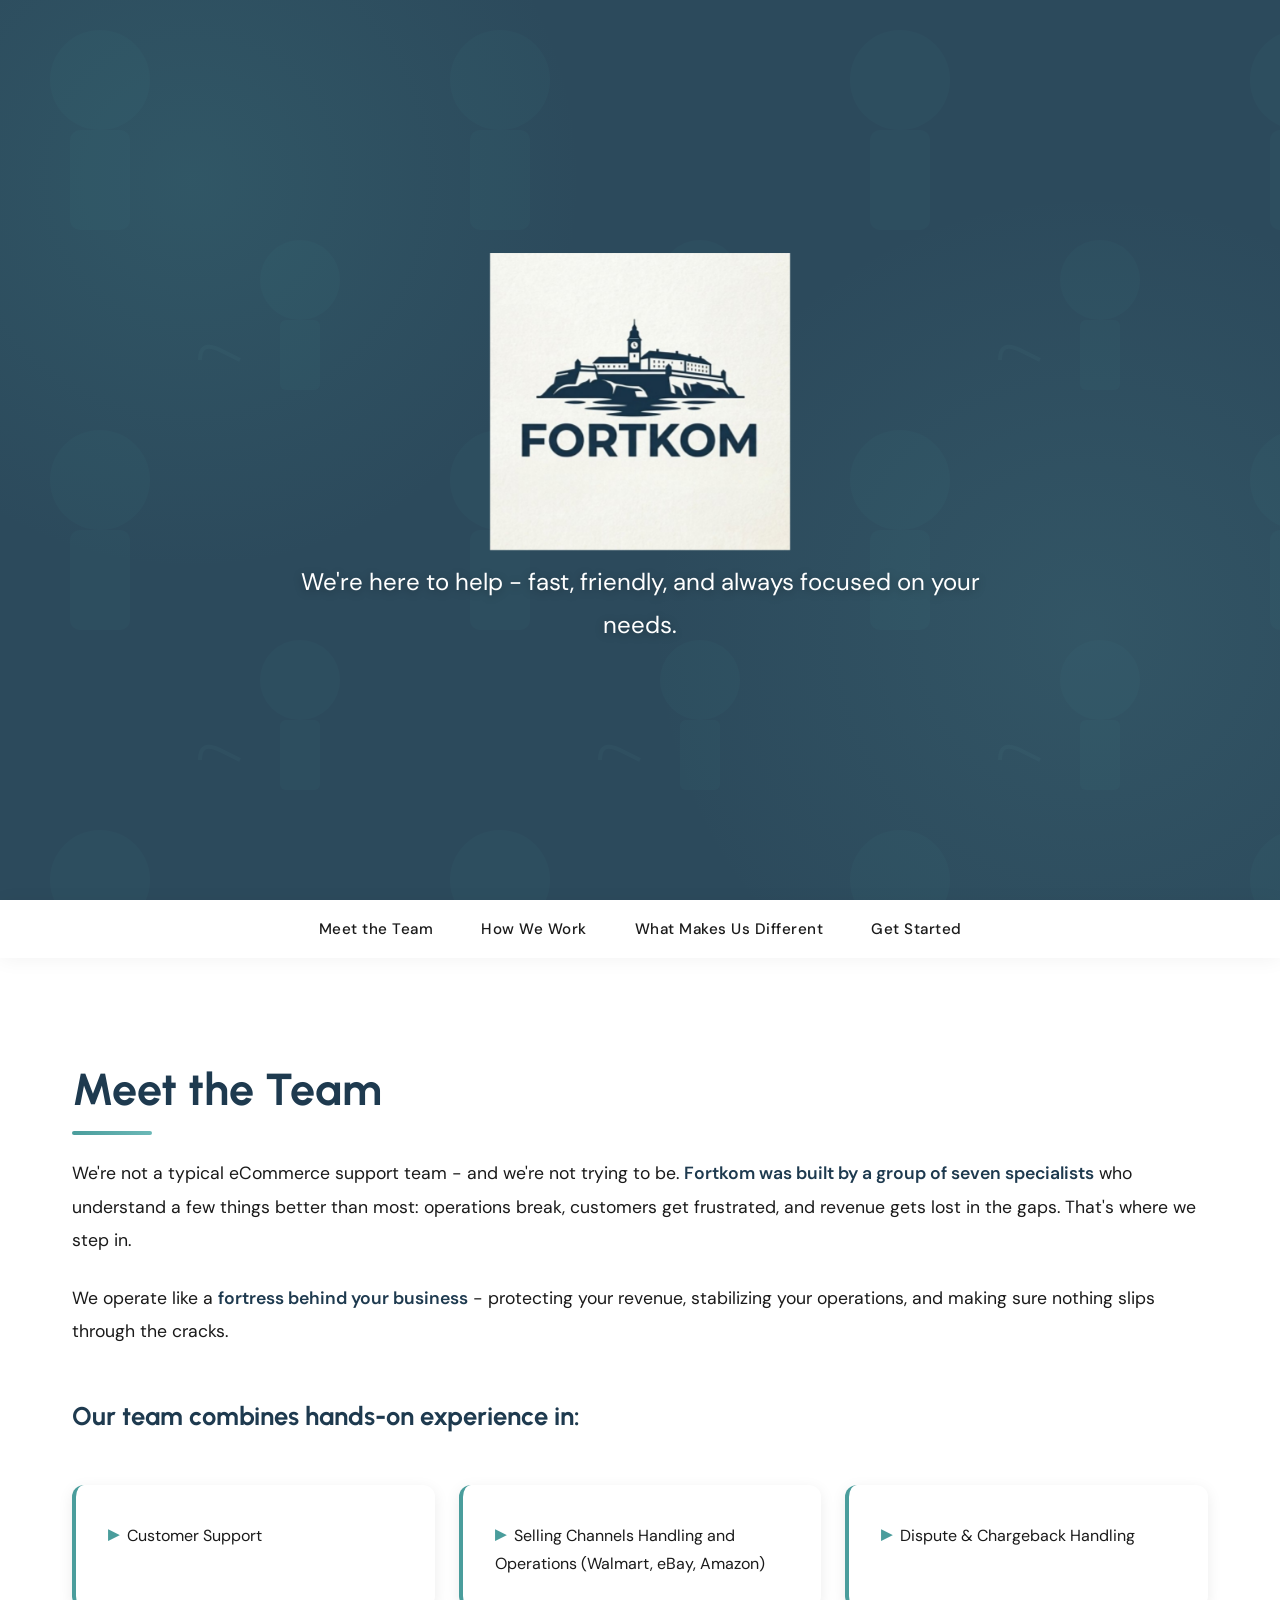
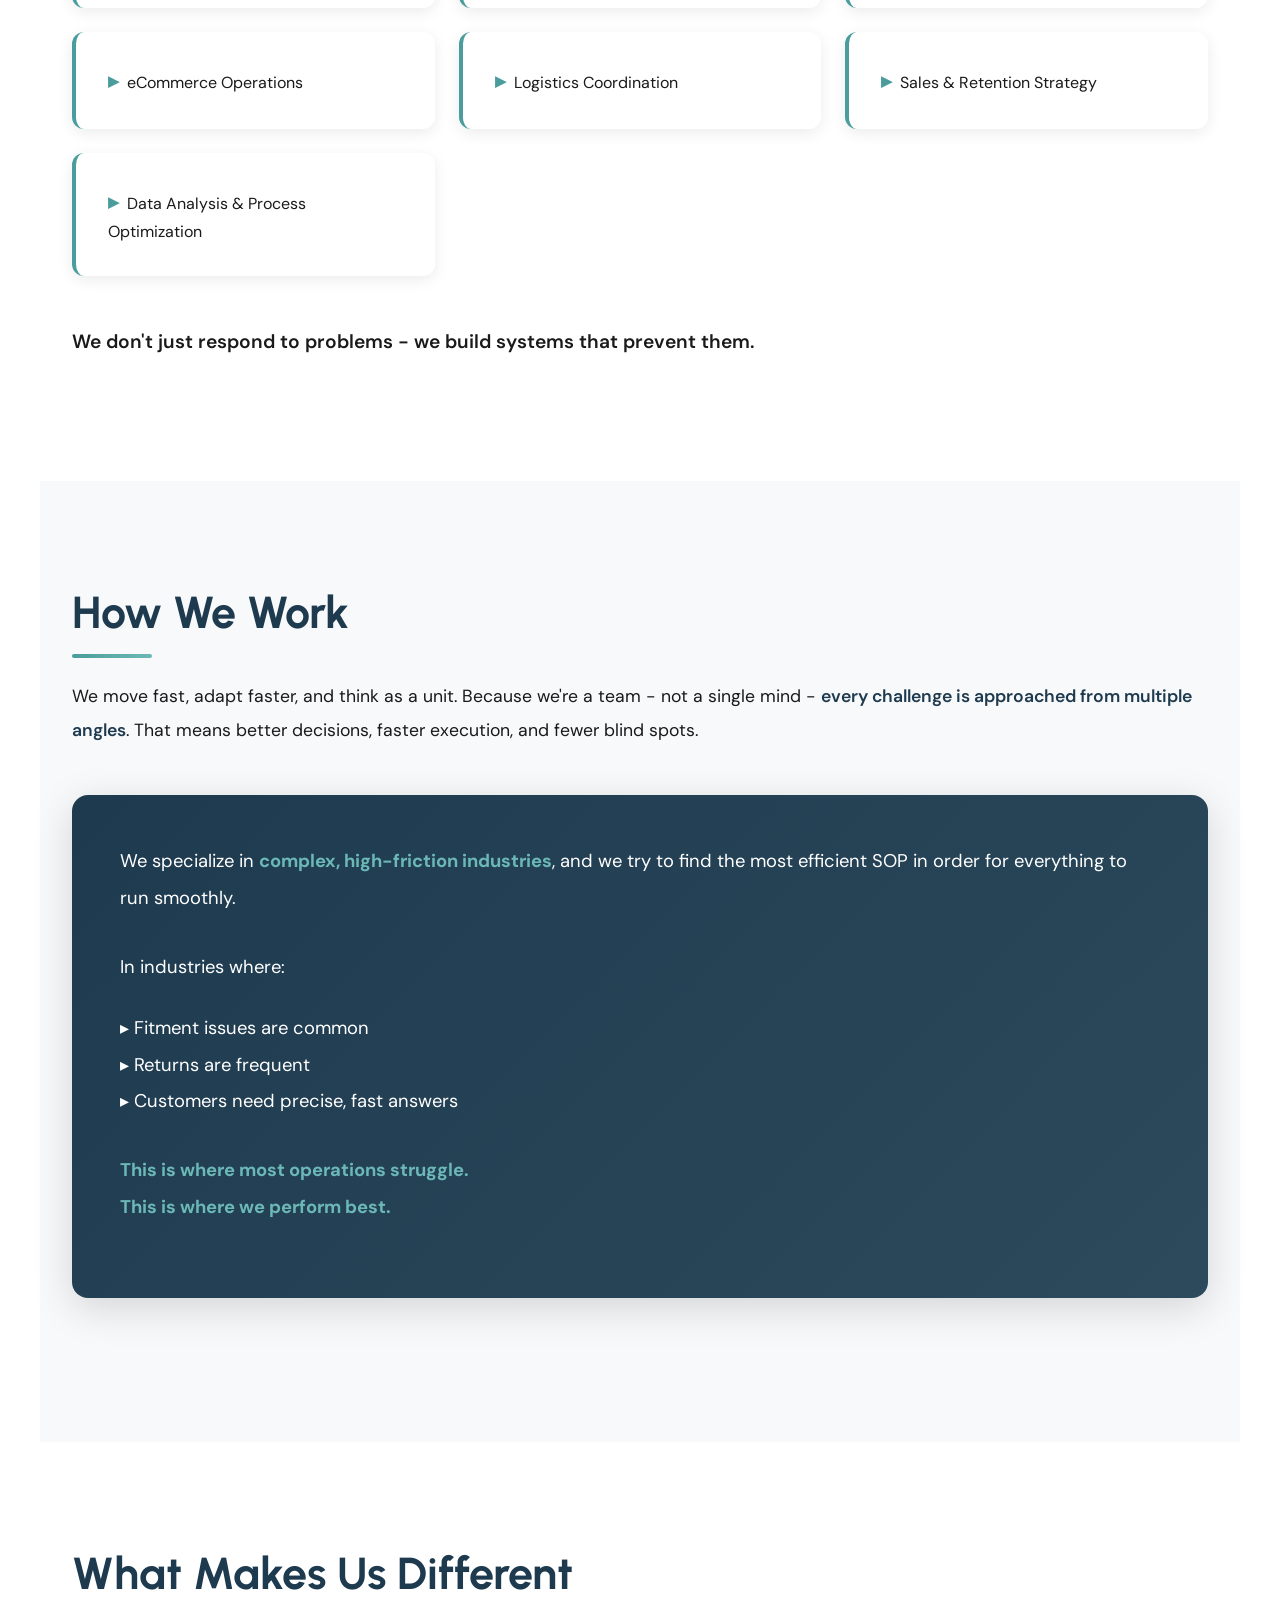
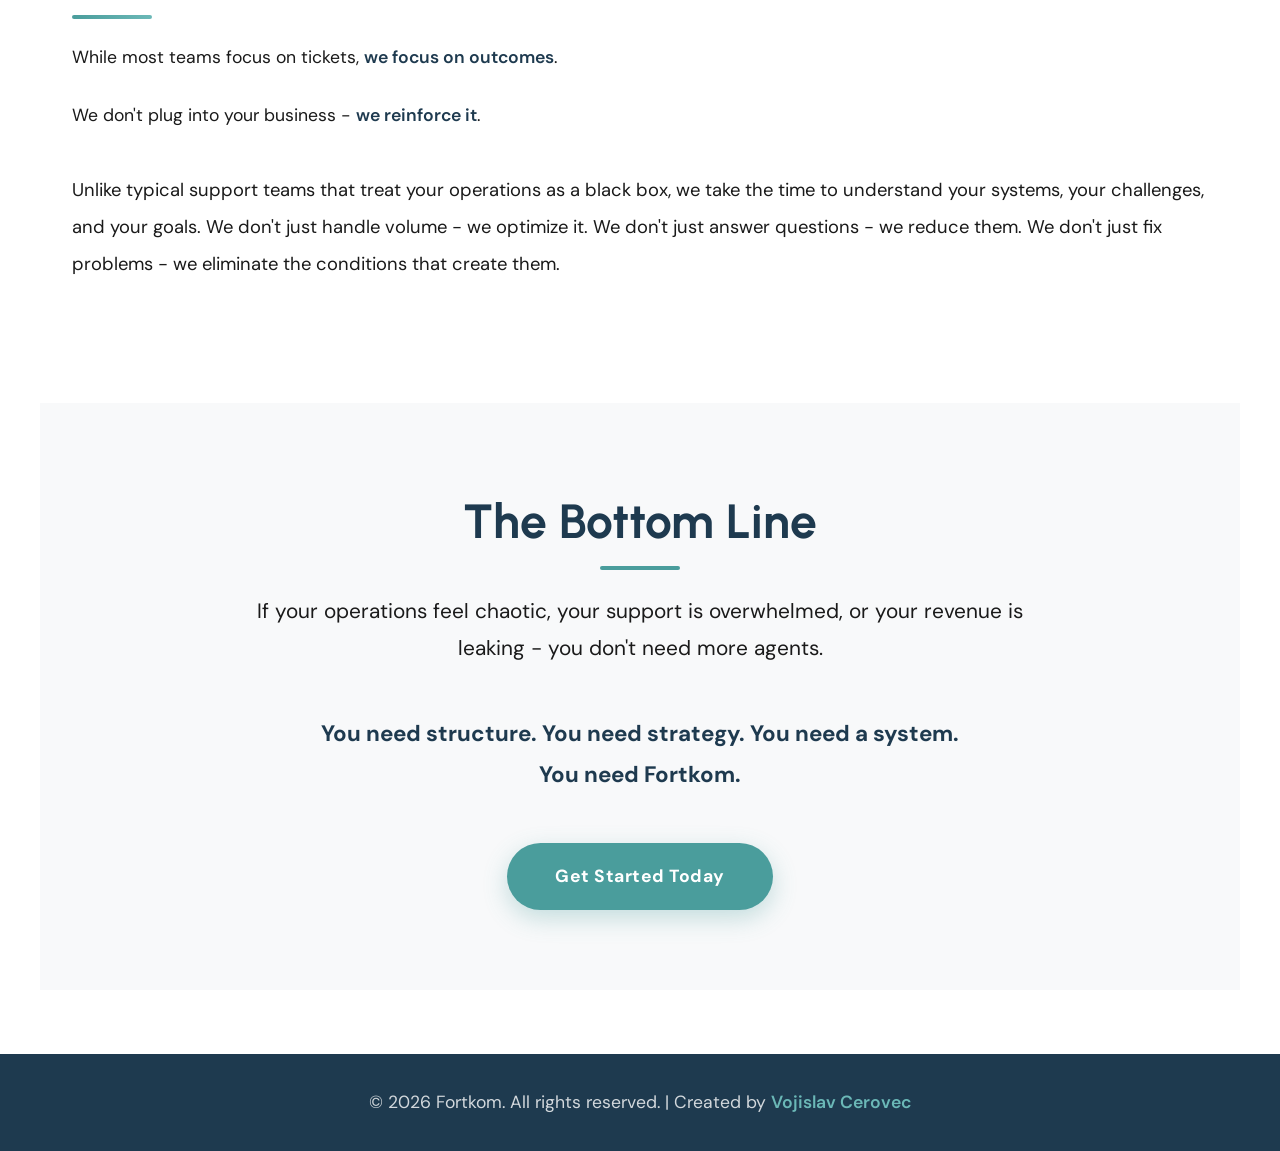
==== commit f39106c6: "Promenjen description i dodat h1 tag" ====
--- a/index.html
+++ b/index.html
@@ -2,12 +2,12 @@
 <html lang="en">
 
 <head>
-        <meta charset="UTF-8">
+    <meta charset="UTF-8">
     <meta name="viewport" content="width=device-width, initial-scale=1.0">
  
     <!-- ── Primary SEO ── -->
     <title>Fortkom | eCommerce Customer Support Outsourcing</title>
-    <meta name="description" content="Fortkom is a specialist eCommerce support team handling customer service, dispute resolution, chargebacks, and operations for Amazon, eBay, and Walmart sellers. We don't just answer tickets - we eliminate the conditions that create them.">
+    <meta name="description" content="Fortkom is a specialist eCommerce support team handling customer service, dispute resolution, chargebacks, and operations for Amazon, eBay, and Walmart sellers.">
     <meta name="keywords" content="ecommerce customer support outsourcing, amazon seller support, ebay support team, walmart seller support, chargeback handling, dispute resolution, ecommerce operations, customer service outsourcing">
     <meta name="robots" content="index, follow">
     <link rel="canonical" href="https://www.fortkom.com/">
@@ -52,7 +52,7 @@
             <div class="logo">
                 <img src="fortkom-logo.png" alt="Fortkom Logo">
             </div>
-            <p class="tagline">We're here to help - fast, friendly, and always focused on your needs.</p>
+            <h1 class="tagline">We're here to help - fast, friendly, and always focused on your needs.</h1>
         </div>
     </div>
 
